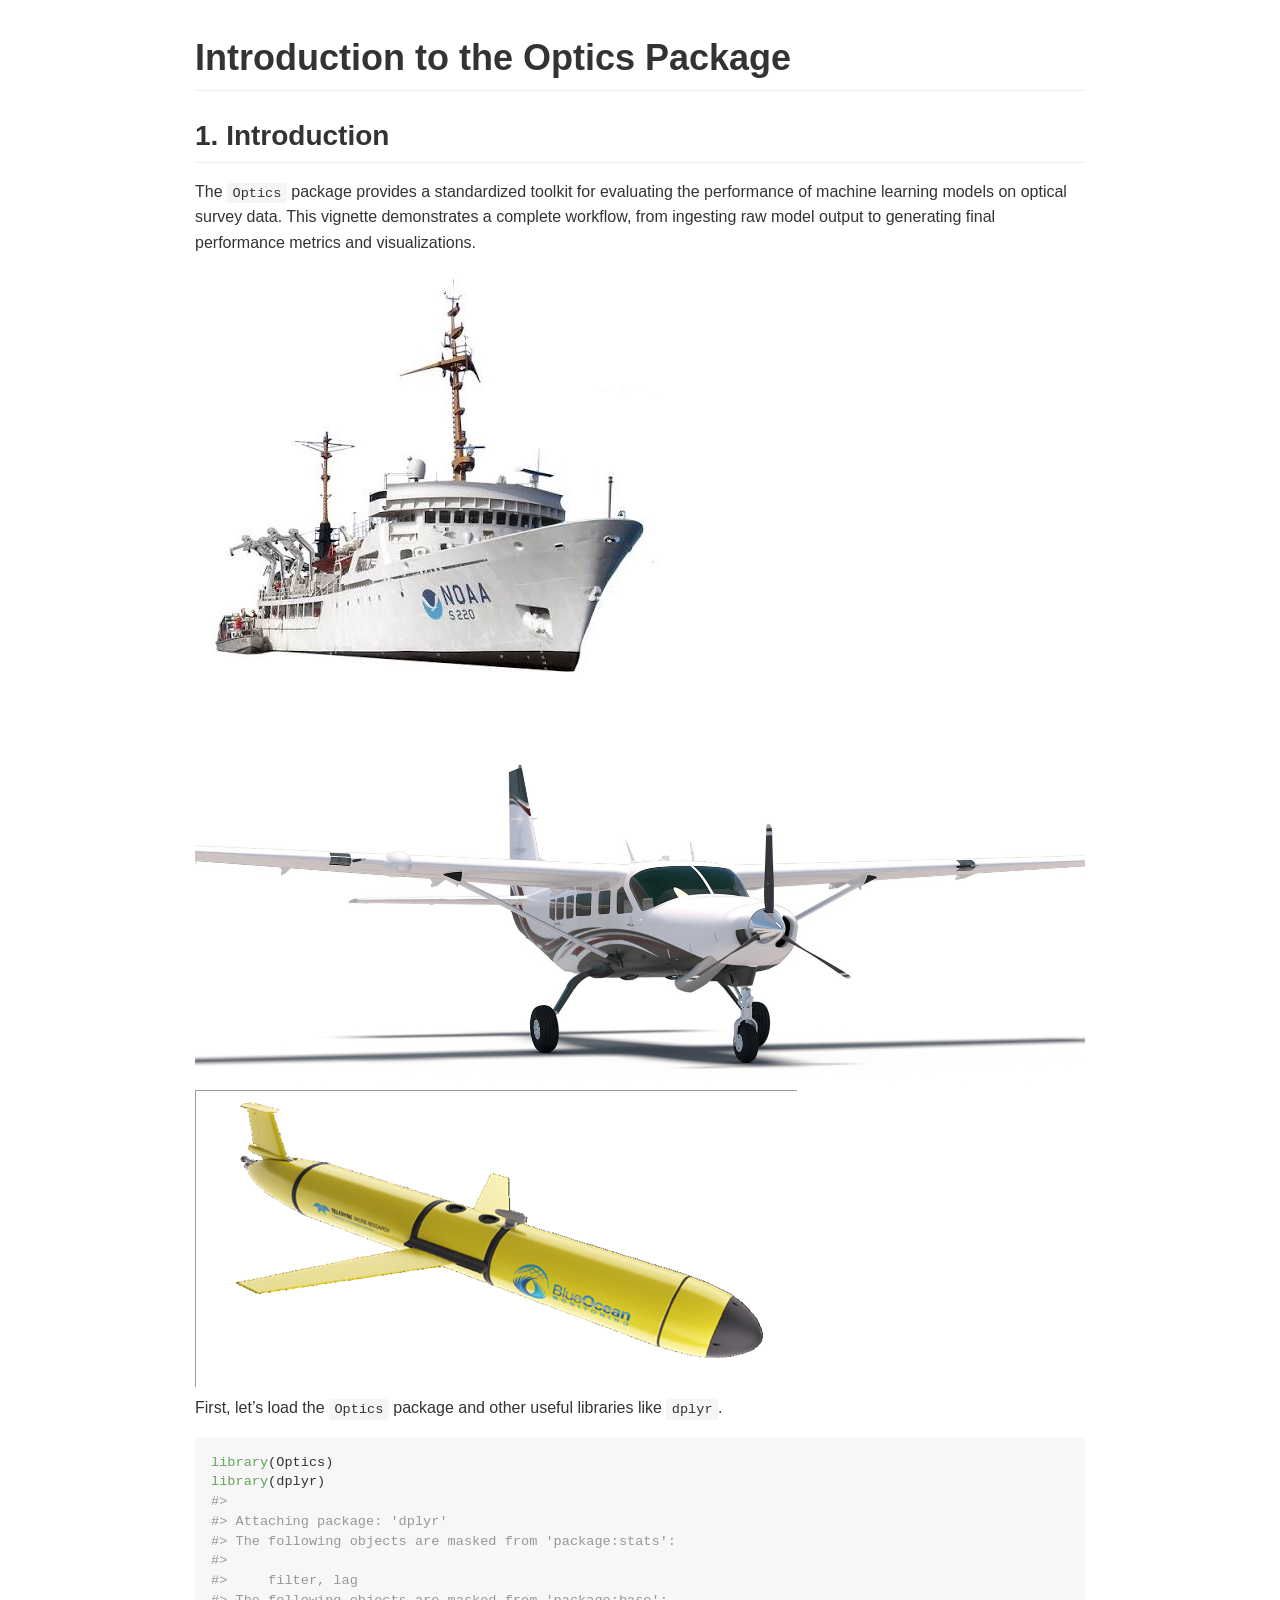
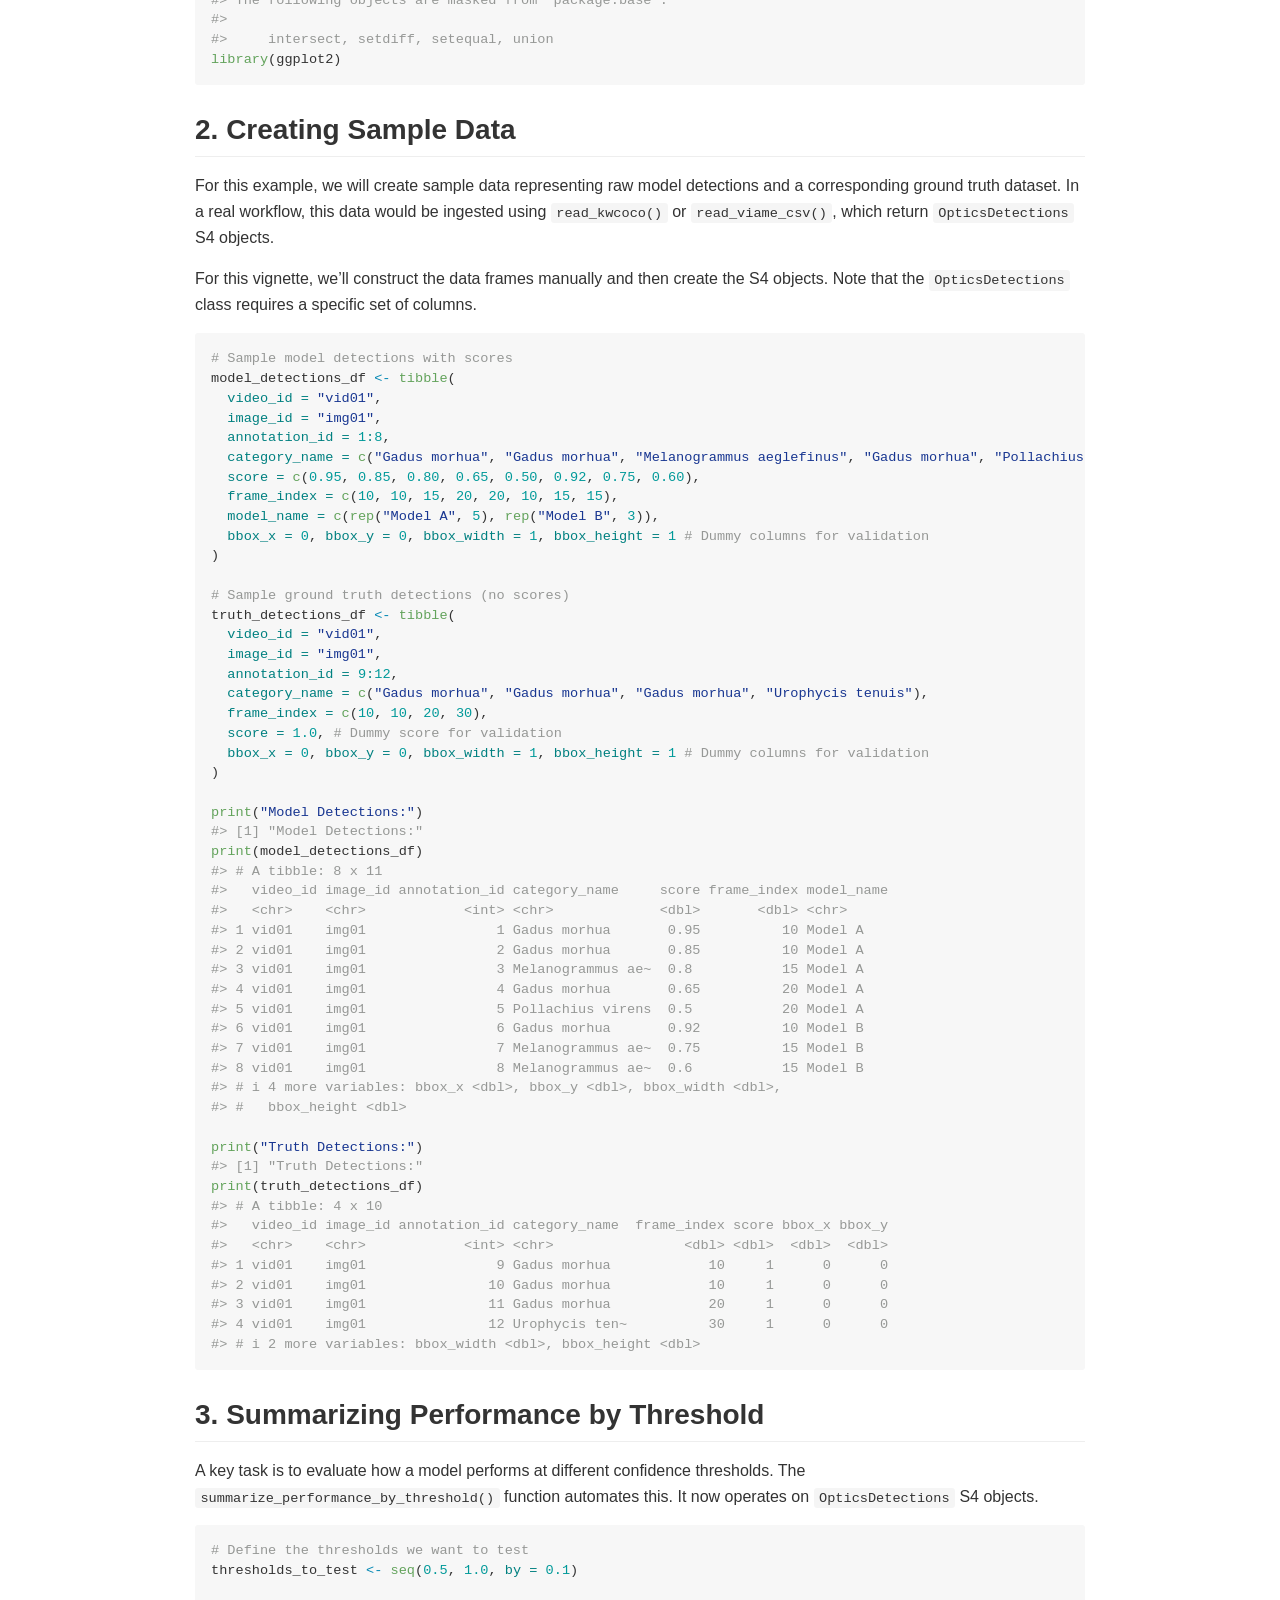
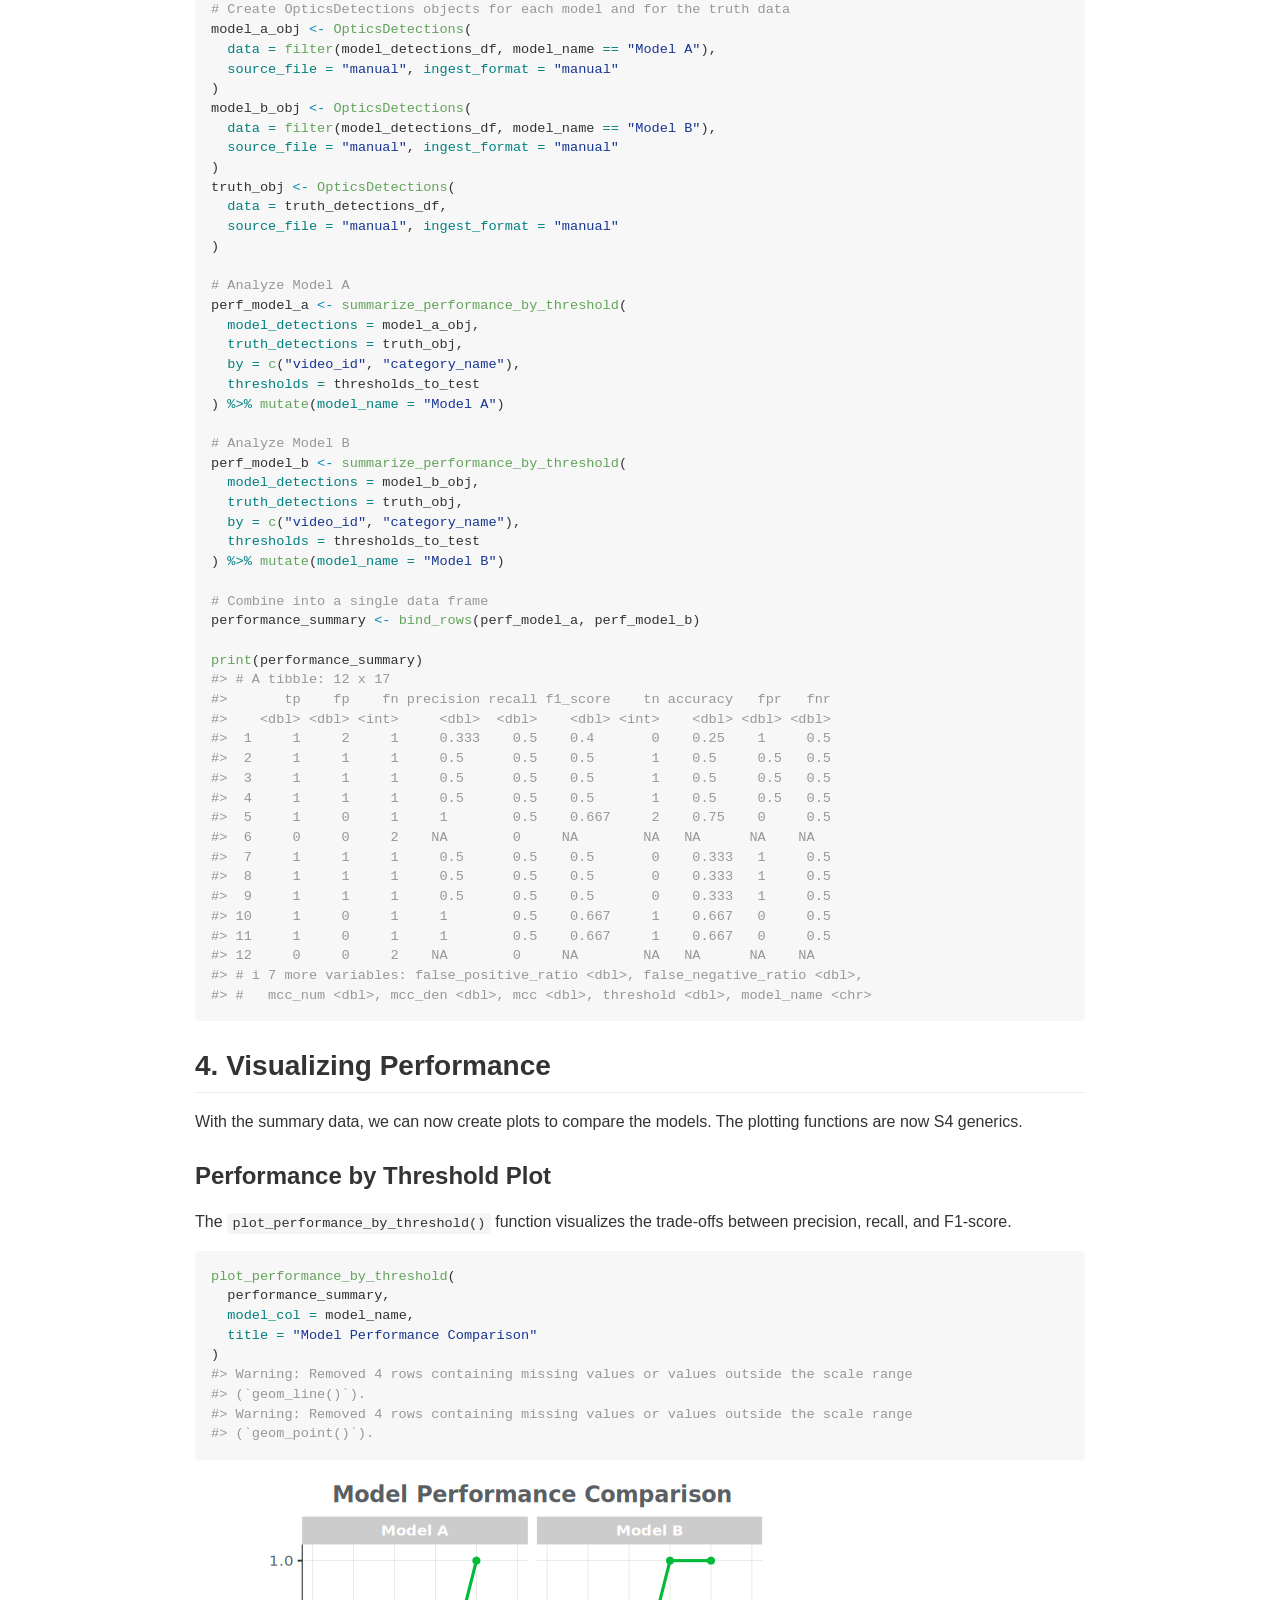
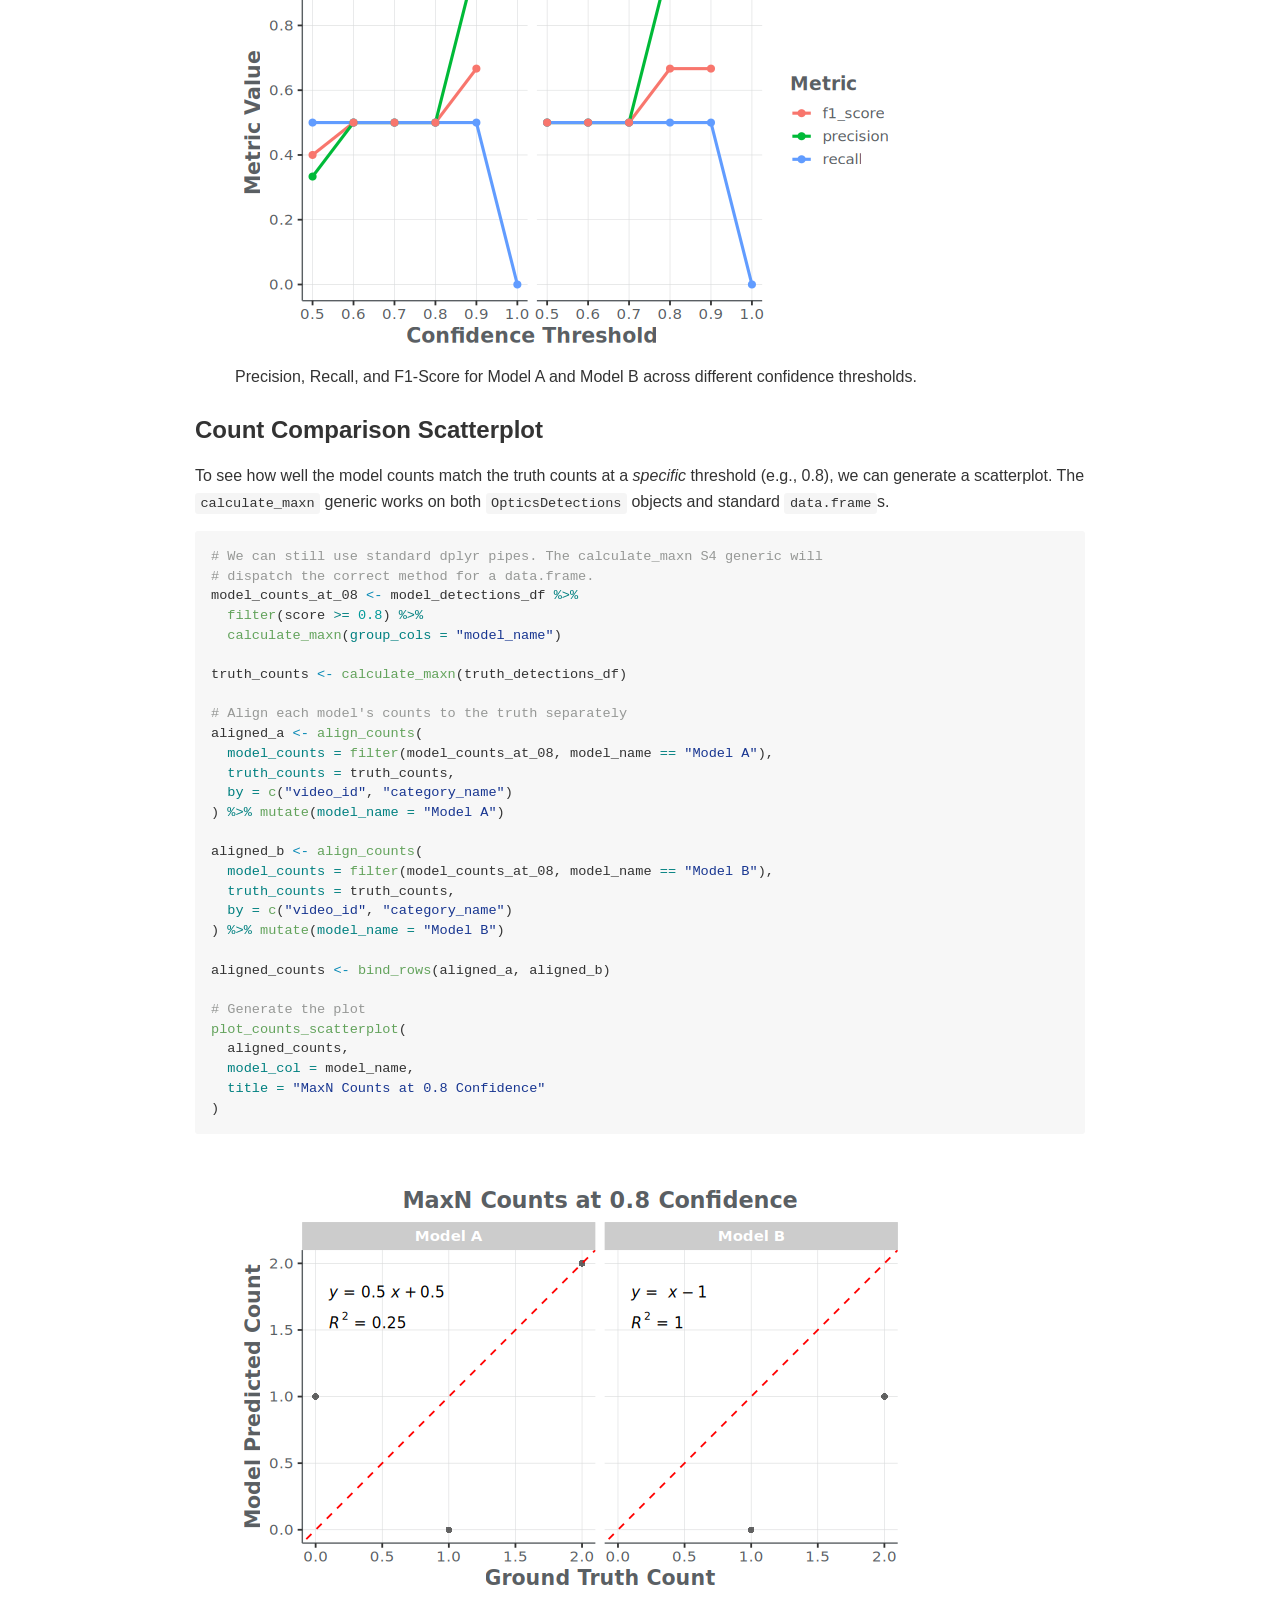
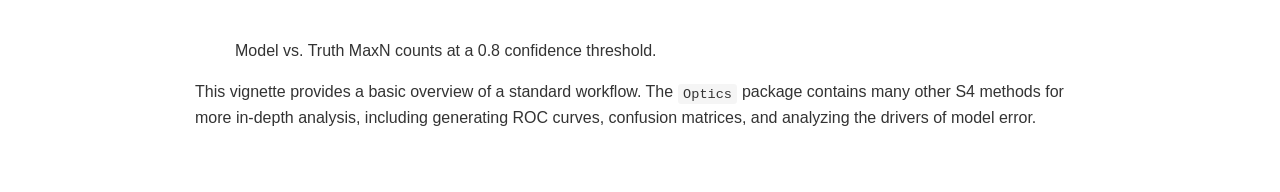
==== Optics/index.html @ 31e91683 "site update" ====
<!DOCTYPE html>

<html xmlns="http://www.w3.org/1999/xhtml">

<head>

<meta charset="utf-8">
<meta http-equiv="Content-Type" content="text/html; charset=utf-8" />
<meta name="generator" content="pandoc" />
<meta name="viewport" content="width=device-width, initial-scale=1">

<style type="text/css">
@font-face {
font-family: octicons-link;
src: url([data-uri]) format('woff');
}
body {
-webkit-text-size-adjust: 100%;
text-size-adjust: 100%;
color: #333;
font-family: "Helvetica Neue", Helvetica, "Segoe UI", Arial, freesans, sans-serif, "Apple Color Emoji", "Segoe UI Emoji", "Segoe UI Symbol";
font-size: 16px;
line-height: 1.6;
word-wrap: break-word;
}
a {
background-color: transparent;
}
a:active,
a:hover {
outline: 0;
}
strong {
font-weight: bold;
}
h1 {
font-size: 2em;
margin: 0.67em 0;
}
img {
border: 0;
}
hr {
box-sizing: content-box;
height: 0;
}
pre {
overflow: auto;
}
code,
kbd,
pre {
font-family: monospace, monospace;
font-size: 1em;
}
input {
color: inherit;
font: inherit;
margin: 0;
}
html input[disabled] {
cursor: default;
}
input {
line-height: normal;
}
input[type="checkbox"] {
box-sizing: border-box;
padding: 0;
}
table {
border-collapse: collapse;
border-spacing: 0;
}
td,
th {
padding: 0;
}
* {
box-sizing: border-box;
}
input {
font: 13px / 1.4 Helvetica, arial, nimbussansl, liberationsans, freesans, clean, sans-serif, "Apple Color Emoji", "Segoe UI Emoji", "Segoe UI Symbol";
}
a {
color: #4078c0;
text-decoration: none;
}
a:hover,
a:active {
text-decoration: underline;
}
hr {
height: 0;
margin: 15px 0;
overflow: hidden;
background: transparent;
border: 0;
border-bottom: 1px solid #ddd;
}
hr:before {
display: table;
content: "";
}
hr:after {
display: table;
clear: both;
content: "";
}
h1,
h2,
h3,
h4,
h5,
h6 {
margin-top: 15px;
margin-bottom: 15px;
line-height: 1.1;
}
h1 {
font-size: 30px;
}
h2 {
font-size: 21px;
}
h3 {
font-size: 16px;
}
h4 {
font-size: 14px;
}
h5 {
font-size: 12px;
}
h6 {
font-size: 11px;
}
blockquote {
margin: 0;
}
ul,
ol {
padding: 0;
margin-top: 0;
margin-bottom: 0;
}
ol ol,
ul ol {
list-style-type: lower-roman;
}
ul ul ol,
ul ol ol,
ol ul ol,
ol ol ol {
list-style-type: lower-alpha;
}
dd {
margin-left: 0;
}
code {
font-family: Consolas, "Liberation Mono", Menlo, Courier, monospace;
font-size: 12px;
}
pre {
margin-top: 0;
margin-bottom: 0;
font: 12px Consolas, "Liberation Mono", Menlo, Courier, monospace;
}
.select::-ms-expand {
opacity: 0;
}
.octicon {
font: normal normal normal 16px/1 octicons-link;
display: inline-block;
text-decoration: none;
text-rendering: auto;
-webkit-font-smoothing: antialiased;
-moz-osx-font-smoothing: grayscale;
-webkit-user-select: none;
-moz-user-select: none;
-ms-user-select: none;
user-select: none;
}
.octicon-link:before {
content: '\f05c';
}
.markdown-body:before {
display: table;
content: "";
}
.markdown-body:after {
display: table;
clear: both;
content: "";
}
.markdown-body>*:first-child {
margin-top: 0 !important;
}
.markdown-body>*:last-child {
margin-bottom: 0 !important;
}
a:not([href]) {
color: inherit;
text-decoration: none;
}
.anchor {
display: inline-block;
padding-right: 2px;
margin-left: -18px;
}
.anchor:focus {
outline: none;
}
h1,
h2,
h3,
h4,
h5,
h6 {
margin-top: 1em;
margin-bottom: 16px;
font-weight: bold;
line-height: 1.4;
}
h1 .octicon-link,
h2 .octicon-link,
h3 .octicon-link,
h4 .octicon-link,
h5 .octicon-link,
h6 .octicon-link {
color: #000;
vertical-align: middle;
visibility: hidden;
}
h1:hover .anchor,
h2:hover .anchor,
h3:hover .anchor,
h4:hover .anchor,
h5:hover .anchor,
h6:hover .anchor {
text-decoration: none;
}
h1:hover .anchor .octicon-link,
h2:hover .anchor .octicon-link,
h3:hover .anchor .octicon-link,
h4:hover .anchor .octicon-link,
h5:hover .anchor .octicon-link,
h6:hover .anchor .octicon-link {
visibility: visible;
}
h1 {
padding-bottom: 0.3em;
font-size: 2.25em;
line-height: 1.2;
border-bottom: 1px solid #eee;
}
h1 .anchor {
line-height: 1;
}
h2 {
padding-bottom: 0.3em;
font-size: 1.75em;
line-height: 1.225;
border-bottom: 1px solid #eee;
}
h2 .anchor {
line-height: 1;
}
h3 {
font-size: 1.5em;
line-height: 1.43;
}
h3 .anchor {
line-height: 1.2;
}
h4 {
font-size: 1.25em;
}
h4 .anchor {
line-height: 1.2;
}
h5 {
font-size: 1em;
}
h5 .anchor {
line-height: 1.1;
}
h6 {
font-size: 1em;
color: #777;
}
h6 .anchor {
line-height: 1.1;
}
p,
blockquote,
ul,
ol,
dl,
table,
pre {
margin-top: 0;
margin-bottom: 16px;
}
hr {
height: 4px;
padding: 0;
margin: 16px 0;
background-color: #e7e7e7;
border: 0 none;
}
ul,
ol {
padding-left: 2em;
}
ul ul,
ul ol,
ol ol,
ol ul {
margin-top: 0;
margin-bottom: 0;
}
li>p {
margin-top: 16px;
}
dl {
padding: 0;
}
dl dt {
padding: 0;
margin-top: 16px;
font-size: 1em;
font-style: italic;
font-weight: bold;
}
dl dd {
padding: 0 16px;
margin-bottom: 16px;
}
blockquote {
padding: 0 15px;
color: #777;
border-left: 4px solid #ddd;
}
blockquote>:first-child {
margin-top: 0;
}
blockquote>:last-child {
margin-bottom: 0;
}
table {
display: block;
width: 100%;
overflow: auto;
word-break: normal;
word-break: keep-all;
}
table th {
font-weight: bold;
}
table th,
table td {
padding: 6px 13px;
border: 1px solid #ddd;
}
table tr {
background-color: #fff;
border-top: 1px solid #ccc;
}
table tr:nth-child(2n) {
background-color: #f8f8f8;
}
img {
max-width: 100%;
box-sizing: content-box;
background-color: #fff;
}
code {
padding: 0;
padding-top: 0.2em;
padding-bottom: 0.2em;
margin: 0;
font-size: 85%;
background-color: rgba(0,0,0,0.04);
border-radius: 3px;
}
code:before,
code:after {
letter-spacing: -0.2em;
content: "\00a0";
}
pre>code {
padding: 0;
margin: 0;
font-size: 100%;
word-break: normal;
white-space: pre;
background: transparent;
border: 0;
}
.highlight {
margin-bottom: 16px;
}
.highlight pre,
pre {
padding: 16px;
overflow: auto;
font-size: 85%;
line-height: 1.45;
background-color: #f7f7f7;
border-radius: 3px;
}
.highlight pre {
margin-bottom: 0;
word-break: normal;
}
pre {
word-wrap: normal;
}
pre code {
display: inline;
max-width: initial;
padding: 0;
margin: 0;
overflow: initial;
line-height: inherit;
word-wrap: normal;
background-color: transparent;
border: 0;
}
pre code:before,
pre code:after {
content: normal;
}
kbd {
display: inline-block;
padding: 3px 5px;
font-size: 11px;
line-height: 10px;
color: #555;
vertical-align: middle;
background-color: #fcfcfc;
border: solid 1px #ccc;
border-bottom-color: #bbb;
border-radius: 3px;
box-shadow: inset 0 -1px 0 #bbb;
}
.pl-c {
color: #969896;
}
.pl-c1,
.pl-s .pl-v {
color: #0086b3;
}
.pl-e,
.pl-en {
color: #795da3;
}
.pl-s .pl-s1,
.pl-smi {
color: #333;
}
.pl-ent {
color: #63a35c;
}
.pl-k {
color: #a71d5d;
}
.pl-pds,
.pl-s,
.pl-s .pl-pse .pl-s1,
.pl-sr,
.pl-sr .pl-cce,
.pl-sr .pl-sra,
.pl-sr .pl-sre {
color: #183691;
}
.pl-v {
color: #ed6a43;
}
.pl-id {
color: #b52a1d;
}
.pl-ii {
background-color: #b52a1d;
color: #f8f8f8;
}
.pl-sr .pl-cce {
color: #63a35c;
font-weight: bold;
}
.pl-ml {
color: #693a17;
}
.pl-mh,
.pl-mh .pl-en,
.pl-ms {
color: #1d3e81;
font-weight: bold;
}
.pl-mq {
color: #008080;
}
.pl-mi {
color: #333;
font-style: italic;
}
.pl-mb {
color: #333;
font-weight: bold;
}
.pl-md {
background-color: #ffecec;
color: #bd2c00;
}
.pl-mi1 {
background-color: #eaffea;
color: #55a532;
}
.pl-mdr {
color: #795da3;
font-weight: bold;
}
.pl-mo {
color: #1d3e81;
}
kbd {
display: inline-block;
padding: 3px 5px;
font: 11px Consolas, "Liberation Mono", Menlo, Courier, monospace;
line-height: 10px;
color: #555;
vertical-align: middle;
background-color: #fcfcfc;
border: solid 1px #ccc;
border-bottom-color: #bbb;
border-radius: 3px;
box-shadow: inset 0 -1px 0 #bbb;
}
.task-list-item {
list-style-type: none;
}
.task-list-item+.task-list-item {
margin-top: 3px;
}
.task-list-item input {
margin: 0 0.35em 0.25em -1.6em;
vertical-align: middle;
}
:checked+.radio-label {
z-index: 1;
position: relative;
border-color: #4078c0;
}
.sourceLine {
display: inline-block;
}
code .kw { color: #000000; }
code .dt { color: #ed6a43; }
code .dv { color: #009999; }
code .bn { color: #009999; }
code .fl { color: #009999; }
code .ch { color: #009999; }
code .st { color: #183691; }
code .co { color: #969896; }
code .ot { color: #0086b3; }
code .al { color: #a61717; }
code .fu { color: #63a35c; }
code .er { color: #a61717; background-color: #e3d2d2; }
code .wa { color: #000000; }
code .cn { color: #008080; }
code .sc { color: #008080; }
code .vs { color: #183691; }
code .ss { color: #183691; }
code .im { color: #000000; }
code .va {color: #008080; }
code .cf { color: #000000; }
code .op { color: #000000; }
code .bu { color: #000000; }
code .ex { color: #000000; }
code .pp { color: #999999; }
code .at { color: #008080; }
code .do { color: #969896; }
code .an { color: #008080; }
code .cv { color: #008080; }
code .in { color: #008080; }
</style>
<style>
body {
box-sizing: border-box;
min-width: 200px;
max-width: 980px;
margin: 0 auto;
padding: 45px;
padding-top: 0px;
}
</style>


</head>

<body>

<h1 id="introduction-to-the-optics-package">Introduction to the Optics
Package</h1>
<h2 id="id_1-introduction">1. Introduction</h2>
<p>The <code>Optics</code> package provides a standardized toolkit for
evaluating the performance of machine learning models on optical survey
data. This vignette demonstrates a complete workflow, from ingesting raw
model output to generating final performance metrics and
visualizations.</p>
<div class="vehicle-icons">

<img role="img" aria-label="NOAA Research Vessel" src="[data-uri]" alt="NOAA Research Vessel" class="platform-icon boat" />
<img role="img" aria-label="Small Propeller Plane" src="[data-uri]" alt="Small Propeller Plane" class="platform-icon plane" />
<img role="img" aria-label="Autonomous Underwater Vehicle" src="[data-uri]" alt="Autonomous Underwater Vehicle" class="platform-icon auv" />

</div>

<p>First, let’s load the <code>Optics</code> package and other useful
libraries like <code>dplyr</code>.</p>
<div class="sourceCode" id="cb1"><pre class="sourceCode r"><code class="sourceCode r"><span id="cb1-1"><a href="#cb1-1" tabindex="-1"></a><span class="fu">library</span>(Optics)</span>
<span id="cb1-2"><a href="#cb1-2" tabindex="-1"></a><span class="fu">library</span>(dplyr)</span>
<span id="cb1-3"><a href="#cb1-3" tabindex="-1"></a><span class="co">#&gt; </span></span>
<span id="cb1-4"><a href="#cb1-4" tabindex="-1"></a><span class="co">#&gt; Attaching package: &#39;dplyr&#39;</span></span>
<span id="cb1-5"><a href="#cb1-5" tabindex="-1"></a><span class="co">#&gt; The following objects are masked from &#39;package:stats&#39;:</span></span>
<span id="cb1-6"><a href="#cb1-6" tabindex="-1"></a><span class="co">#&gt; </span></span>
<span id="cb1-7"><a href="#cb1-7" tabindex="-1"></a><span class="co">#&gt;     filter, lag</span></span>
<span id="cb1-8"><a href="#cb1-8" tabindex="-1"></a><span class="co">#&gt; The following objects are masked from &#39;package:base&#39;:</span></span>
<span id="cb1-9"><a href="#cb1-9" tabindex="-1"></a><span class="co">#&gt; </span></span>
<span id="cb1-10"><a href="#cb1-10" tabindex="-1"></a><span class="co">#&gt;     intersect, setdiff, setequal, union</span></span>
<span id="cb1-11"><a href="#cb1-11" tabindex="-1"></a><span class="fu">library</span>(ggplot2)</span></code></pre></div>
<h2 id="id_2-creating-sample-data">2. Creating Sample Data</h2>
<p>For this example, we will create sample data representing raw model
detections and a corresponding ground truth dataset. In a real workflow,
this data would be ingested using <code>read_kwcoco()</code> or
<code>read_viame_csv()</code>, which return
<code>OpticsDetections</code> S4 objects.</p>
<p>For this vignette, we’ll construct the data frames manually and then
create the S4 objects. Note that the <code>OpticsDetections</code> class
requires a specific set of columns.</p>
<div class="sourceCode" id="cb2"><pre class="sourceCode r"><code class="sourceCode r"><span id="cb2-1"><a href="#cb2-1" tabindex="-1"></a><span class="co"># Sample model detections with scores</span></span>
<span id="cb2-2"><a href="#cb2-2" tabindex="-1"></a>model_detections_df <span class="ot">&lt;-</span> <span class="fu">tibble</span>(</span>
<span id="cb2-3"><a href="#cb2-3" tabindex="-1"></a>  <span class="at">video_id =</span> <span class="st">&quot;vid01&quot;</span>,</span>
<span id="cb2-4"><a href="#cb2-4" tabindex="-1"></a>  <span class="at">image_id =</span> <span class="st">&quot;img01&quot;</span>,</span>
<span id="cb2-5"><a href="#cb2-5" tabindex="-1"></a>  <span class="at">annotation_id =</span> <span class="dv">1</span><span class="sc">:</span><span class="dv">8</span>,</span>
<span id="cb2-6"><a href="#cb2-6" tabindex="-1"></a>  <span class="at">category_name =</span> <span class="fu">c</span>(<span class="st">&quot;Gadus morhua&quot;</span>, <span class="st">&quot;Gadus morhua&quot;</span>, <span class="st">&quot;Melanogrammus aeglefinus&quot;</span>, <span class="st">&quot;Gadus morhua&quot;</span>, <span class="st">&quot;Pollachius virens&quot;</span>, <span class="st">&quot;Gadus morhua&quot;</span>, <span class="st">&quot;Melanogrammus aeglefinus&quot;</span>, <span class="st">&quot;Melanogrammus aeglefinus&quot;</span>),</span>
<span id="cb2-7"><a href="#cb2-7" tabindex="-1"></a>  <span class="at">score =</span> <span class="fu">c</span>(<span class="fl">0.95</span>, <span class="fl">0.85</span>, <span class="fl">0.80</span>, <span class="fl">0.65</span>, <span class="fl">0.50</span>, <span class="fl">0.92</span>, <span class="fl">0.75</span>, <span class="fl">0.60</span>),</span>
<span id="cb2-8"><a href="#cb2-8" tabindex="-1"></a>  <span class="at">frame_index =</span> <span class="fu">c</span>(<span class="dv">10</span>, <span class="dv">10</span>, <span class="dv">15</span>, <span class="dv">20</span>, <span class="dv">20</span>, <span class="dv">10</span>, <span class="dv">15</span>, <span class="dv">15</span>),</span>
<span id="cb2-9"><a href="#cb2-9" tabindex="-1"></a>  <span class="at">model_name =</span> <span class="fu">c</span>(<span class="fu">rep</span>(<span class="st">&quot;Model A&quot;</span>, <span class="dv">5</span>), <span class="fu">rep</span>(<span class="st">&quot;Model B&quot;</span>, <span class="dv">3</span>)),</span>
<span id="cb2-10"><a href="#cb2-10" tabindex="-1"></a>  <span class="at">bbox_x =</span> <span class="dv">0</span>, <span class="at">bbox_y =</span> <span class="dv">0</span>, <span class="at">bbox_width =</span> <span class="dv">1</span>, <span class="at">bbox_height =</span> <span class="dv">1</span> <span class="co"># Dummy columns for validation</span></span>
<span id="cb2-11"><a href="#cb2-11" tabindex="-1"></a>)</span>
<span id="cb2-12"><a href="#cb2-12" tabindex="-1"></a></span>
<span id="cb2-13"><a href="#cb2-13" tabindex="-1"></a><span class="co"># Sample ground truth detections (no scores)</span></span>
<span id="cb2-14"><a href="#cb2-14" tabindex="-1"></a>truth_detections_df <span class="ot">&lt;-</span> <span class="fu">tibble</span>(</span>
<span id="cb2-15"><a href="#cb2-15" tabindex="-1"></a>  <span class="at">video_id =</span> <span class="st">&quot;vid01&quot;</span>,</span>
<span id="cb2-16"><a href="#cb2-16" tabindex="-1"></a>  <span class="at">image_id =</span> <span class="st">&quot;img01&quot;</span>,</span>
<span id="cb2-17"><a href="#cb2-17" tabindex="-1"></a>  <span class="at">annotation_id =</span> <span class="dv">9</span><span class="sc">:</span><span class="dv">12</span>,</span>
<span id="cb2-18"><a href="#cb2-18" tabindex="-1"></a>  <span class="at">category_name =</span> <span class="fu">c</span>(<span class="st">&quot;Gadus morhua&quot;</span>, <span class="st">&quot;Gadus morhua&quot;</span>, <span class="st">&quot;Gadus morhua&quot;</span>, <span class="st">&quot;Urophycis tenuis&quot;</span>),</span>
<span id="cb2-19"><a href="#cb2-19" tabindex="-1"></a>  <span class="at">frame_index =</span> <span class="fu">c</span>(<span class="dv">10</span>, <span class="dv">10</span>, <span class="dv">20</span>, <span class="dv">30</span>),</span>
<span id="cb2-20"><a href="#cb2-20" tabindex="-1"></a>  <span class="at">score =</span> <span class="fl">1.0</span>, <span class="co"># Dummy score for validation</span></span>
<span id="cb2-21"><a href="#cb2-21" tabindex="-1"></a>  <span class="at">bbox_x =</span> <span class="dv">0</span>, <span class="at">bbox_y =</span> <span class="dv">0</span>, <span class="at">bbox_width =</span> <span class="dv">1</span>, <span class="at">bbox_height =</span> <span class="dv">1</span> <span class="co"># Dummy columns for validation</span></span>
<span id="cb2-22"><a href="#cb2-22" tabindex="-1"></a>)</span>
<span id="cb2-23"><a href="#cb2-23" tabindex="-1"></a></span>
<span id="cb2-24"><a href="#cb2-24" tabindex="-1"></a><span class="fu">print</span>(<span class="st">&quot;Model Detections:&quot;</span>)</span>
<span id="cb2-25"><a href="#cb2-25" tabindex="-1"></a><span class="co">#&gt; [1] &quot;Model Detections:&quot;</span></span>
<span id="cb2-26"><a href="#cb2-26" tabindex="-1"></a><span class="fu">print</span>(model_detections_df)</span>
<span id="cb2-27"><a href="#cb2-27" tabindex="-1"></a><span class="co">#&gt; # A tibble: 8 x 11</span></span>
<span id="cb2-28"><a href="#cb2-28" tabindex="-1"></a><span class="co">#&gt;   video_id image_id annotation_id category_name     score frame_index model_name</span></span>
<span id="cb2-29"><a href="#cb2-29" tabindex="-1"></a><span class="co">#&gt;   &lt;chr&gt;    &lt;chr&gt;            &lt;int&gt; &lt;chr&gt;             &lt;dbl&gt;       &lt;dbl&gt; &lt;chr&gt;     </span></span>
<span id="cb2-30"><a href="#cb2-30" tabindex="-1"></a><span class="co">#&gt; 1 vid01    img01                1 Gadus morhua       0.95          10 Model A   </span></span>
<span id="cb2-31"><a href="#cb2-31" tabindex="-1"></a><span class="co">#&gt; 2 vid01    img01                2 Gadus morhua       0.85          10 Model A   </span></span>
<span id="cb2-32"><a href="#cb2-32" tabindex="-1"></a><span class="co">#&gt; 3 vid01    img01                3 Melanogrammus ae~  0.8           15 Model A   </span></span>
<span id="cb2-33"><a href="#cb2-33" tabindex="-1"></a><span class="co">#&gt; 4 vid01    img01                4 Gadus morhua       0.65          20 Model A   </span></span>
<span id="cb2-34"><a href="#cb2-34" tabindex="-1"></a><span class="co">#&gt; 5 vid01    img01                5 Pollachius virens  0.5           20 Model A   </span></span>
<span id="cb2-35"><a href="#cb2-35" tabindex="-1"></a><span class="co">#&gt; 6 vid01    img01                6 Gadus morhua       0.92          10 Model B   </span></span>
<span id="cb2-36"><a href="#cb2-36" tabindex="-1"></a><span class="co">#&gt; 7 vid01    img01                7 Melanogrammus ae~  0.75          15 Model B   </span></span>
<span id="cb2-37"><a href="#cb2-37" tabindex="-1"></a><span class="co">#&gt; 8 vid01    img01                8 Melanogrammus ae~  0.6           15 Model B   </span></span>
<span id="cb2-38"><a href="#cb2-38" tabindex="-1"></a><span class="co">#&gt; # i 4 more variables: bbox_x &lt;dbl&gt;, bbox_y &lt;dbl&gt;, bbox_width &lt;dbl&gt;,</span></span>
<span id="cb2-39"><a href="#cb2-39" tabindex="-1"></a><span class="co">#&gt; #   bbox_height &lt;dbl&gt;</span></span>
<span id="cb2-40"><a href="#cb2-40" tabindex="-1"></a></span>
<span id="cb2-41"><a href="#cb2-41" tabindex="-1"></a><span class="fu">print</span>(<span class="st">&quot;Truth Detections:&quot;</span>)</span>
<span id="cb2-42"><a href="#cb2-42" tabindex="-1"></a><span class="co">#&gt; [1] &quot;Truth Detections:&quot;</span></span>
<span id="cb2-43"><a href="#cb2-43" tabindex="-1"></a><span class="fu">print</span>(truth_detections_df)</span>
<span id="cb2-44"><a href="#cb2-44" tabindex="-1"></a><span class="co">#&gt; # A tibble: 4 x 10</span></span>
<span id="cb2-45"><a href="#cb2-45" tabindex="-1"></a><span class="co">#&gt;   video_id image_id annotation_id category_name  frame_index score bbox_x bbox_y</span></span>
<span id="cb2-46"><a href="#cb2-46" tabindex="-1"></a><span class="co">#&gt;   &lt;chr&gt;    &lt;chr&gt;            &lt;int&gt; &lt;chr&gt;                &lt;dbl&gt; &lt;dbl&gt;  &lt;dbl&gt;  &lt;dbl&gt;</span></span>
<span id="cb2-47"><a href="#cb2-47" tabindex="-1"></a><span class="co">#&gt; 1 vid01    img01                9 Gadus morhua            10     1      0      0</span></span>
<span id="cb2-48"><a href="#cb2-48" tabindex="-1"></a><span class="co">#&gt; 2 vid01    img01               10 Gadus morhua            10     1      0      0</span></span>
<span id="cb2-49"><a href="#cb2-49" tabindex="-1"></a><span class="co">#&gt; 3 vid01    img01               11 Gadus morhua            20     1      0      0</span></span>
<span id="cb2-50"><a href="#cb2-50" tabindex="-1"></a><span class="co">#&gt; 4 vid01    img01               12 Urophycis ten~          30     1      0      0</span></span>
<span id="cb2-51"><a href="#cb2-51" tabindex="-1"></a><span class="co">#&gt; # i 2 more variables: bbox_width &lt;dbl&gt;, bbox_height &lt;dbl&gt;</span></span></code></pre></div>
<h2 id="id_3-summarizing-performance-by-threshold">3. Summarizing
Performance by Threshold</h2>
<p>A key task is to evaluate how a model performs at different
confidence thresholds. The
<code>summarize_performance_by_threshold()</code> function automates
this. It now operates on <code>OpticsDetections</code> S4 objects.</p>
<div class="sourceCode" id="cb3"><pre class="sourceCode r"><code class="sourceCode r"><span id="cb3-1"><a href="#cb3-1" tabindex="-1"></a><span class="co"># Define the thresholds we want to test</span></span>
<span id="cb3-2"><a href="#cb3-2" tabindex="-1"></a>thresholds_to_test <span class="ot">&lt;-</span> <span class="fu">seq</span>(<span class="fl">0.5</span>, <span class="fl">1.0</span>, <span class="at">by =</span> <span class="fl">0.1</span>)</span>
<span id="cb3-3"><a href="#cb3-3" tabindex="-1"></a></span>
<span id="cb3-4"><a href="#cb3-4" tabindex="-1"></a><span class="co"># Create OpticsDetections objects for each model and for the truth data</span></span>
<span id="cb3-5"><a href="#cb3-5" tabindex="-1"></a>model_a_obj <span class="ot">&lt;-</span> <span class="fu">OpticsDetections</span>(</span>
<span id="cb3-6"><a href="#cb3-6" tabindex="-1"></a>  <span class="at">data =</span> <span class="fu">filter</span>(model_detections_df, model_name <span class="sc">==</span> <span class="st">&quot;Model A&quot;</span>),</span>
<span id="cb3-7"><a href="#cb3-7" tabindex="-1"></a>  <span class="at">source_file =</span> <span class="st">&quot;manual&quot;</span>, <span class="at">ingest_format =</span> <span class="st">&quot;manual&quot;</span></span>
<span id="cb3-8"><a href="#cb3-8" tabindex="-1"></a>)</span>
<span id="cb3-9"><a href="#cb3-9" tabindex="-1"></a>model_b_obj <span class="ot">&lt;-</span> <span class="fu">OpticsDetections</span>(</span>
<span id="cb3-10"><a href="#cb3-10" tabindex="-1"></a>  <span class="at">data =</span> <span class="fu">filter</span>(model_detections_df, model_name <span class="sc">==</span> <span class="st">&quot;Model B&quot;</span>),</span>
<span id="cb3-11"><a href="#cb3-11" tabindex="-1"></a>  <span class="at">source_file =</span> <span class="st">&quot;manual&quot;</span>, <span class="at">ingest_format =</span> <span class="st">&quot;manual&quot;</span></span>
<span id="cb3-12"><a href="#cb3-12" tabindex="-1"></a>)</span>
<span id="cb3-13"><a href="#cb3-13" tabindex="-1"></a>truth_obj <span class="ot">&lt;-</span> <span class="fu">OpticsDetections</span>(</span>
<span id="cb3-14"><a href="#cb3-14" tabindex="-1"></a>  <span class="at">data =</span> truth_detections_df,</span>
<span id="cb3-15"><a href="#cb3-15" tabindex="-1"></a>  <span class="at">source_file =</span> <span class="st">&quot;manual&quot;</span>, <span class="at">ingest_format =</span> <span class="st">&quot;manual&quot;</span></span>
<span id="cb3-16"><a href="#cb3-16" tabindex="-1"></a>)</span>
<span id="cb3-17"><a href="#cb3-17" tabindex="-1"></a></span>
<span id="cb3-18"><a href="#cb3-18" tabindex="-1"></a><span class="co"># Analyze Model A</span></span>
<span id="cb3-19"><a href="#cb3-19" tabindex="-1"></a>perf_model_a <span class="ot">&lt;-</span> <span class="fu">summarize_performance_by_threshold</span>(</span>
<span id="cb3-20"><a href="#cb3-20" tabindex="-1"></a>  <span class="at">model_detections =</span> model_a_obj,</span>
<span id="cb3-21"><a href="#cb3-21" tabindex="-1"></a>  <span class="at">truth_detections =</span> truth_obj,</span>
<span id="cb3-22"><a href="#cb3-22" tabindex="-1"></a>  <span class="at">by =</span> <span class="fu">c</span>(<span class="st">&quot;video_id&quot;</span>, <span class="st">&quot;category_name&quot;</span>),</span>
<span id="cb3-23"><a href="#cb3-23" tabindex="-1"></a>  <span class="at">thresholds =</span> thresholds_to_test</span>
<span id="cb3-24"><a href="#cb3-24" tabindex="-1"></a>) <span class="sc">%&gt;%</span> <span class="fu">mutate</span>(<span class="at">model_name =</span> <span class="st">&quot;Model A&quot;</span>)</span>
<span id="cb3-25"><a href="#cb3-25" tabindex="-1"></a></span>
<span id="cb3-26"><a href="#cb3-26" tabindex="-1"></a><span class="co"># Analyze Model B</span></span>
<span id="cb3-27"><a href="#cb3-27" tabindex="-1"></a>perf_model_b <span class="ot">&lt;-</span> <span class="fu">summarize_performance_by_threshold</span>(</span>
<span id="cb3-28"><a href="#cb3-28" tabindex="-1"></a>  <span class="at">model_detections =</span> model_b_obj,</span>
<span id="cb3-29"><a href="#cb3-29" tabindex="-1"></a>  <span class="at">truth_detections =</span> truth_obj,</span>
<span id="cb3-30"><a href="#cb3-30" tabindex="-1"></a>  <span class="at">by =</span> <span class="fu">c</span>(<span class="st">&quot;video_id&quot;</span>, <span class="st">&quot;category_name&quot;</span>),</span>
<span id="cb3-31"><a href="#cb3-31" tabindex="-1"></a>  <span class="at">thresholds =</span> thresholds_to_test</span>
<span id="cb3-32"><a href="#cb3-32" tabindex="-1"></a>) <span class="sc">%&gt;%</span> <span class="fu">mutate</span>(<span class="at">model_name =</span> <span class="st">&quot;Model B&quot;</span>)</span>
<span id="cb3-33"><a href="#cb3-33" tabindex="-1"></a></span>
<span id="cb3-34"><a href="#cb3-34" tabindex="-1"></a><span class="co"># Combine into a single data frame</span></span>
<span id="cb3-35"><a href="#cb3-35" tabindex="-1"></a>performance_summary <span class="ot">&lt;-</span> <span class="fu">bind_rows</span>(perf_model_a, perf_model_b)</span>
<span id="cb3-36"><a href="#cb3-36" tabindex="-1"></a></span>
<span id="cb3-37"><a href="#cb3-37" tabindex="-1"></a><span class="fu">print</span>(performance_summary)</span>
<span id="cb3-38"><a href="#cb3-38" tabindex="-1"></a><span class="co">#&gt; # A tibble: 12 x 17</span></span>
<span id="cb3-39"><a href="#cb3-39" tabindex="-1"></a><span class="co">#&gt;       tp    fp    fn precision recall f1_score    tn accuracy   fpr   fnr</span></span>
<span id="cb3-40"><a href="#cb3-40" tabindex="-1"></a><span class="co">#&gt;    &lt;dbl&gt; &lt;dbl&gt; &lt;int&gt;     &lt;dbl&gt;  &lt;dbl&gt;    &lt;dbl&gt; &lt;int&gt;    &lt;dbl&gt; &lt;dbl&gt; &lt;dbl&gt;</span></span>
<span id="cb3-41"><a href="#cb3-41" tabindex="-1"></a><span class="co">#&gt;  1     1     2     1     0.333    0.5    0.4       0    0.25    1     0.5</span></span>
<span id="cb3-42"><a href="#cb3-42" tabindex="-1"></a><span class="co">#&gt;  2     1     1     1     0.5      0.5    0.5       1    0.5     0.5   0.5</span></span>
<span id="cb3-43"><a href="#cb3-43" tabindex="-1"></a><span class="co">#&gt;  3     1     1     1     0.5      0.5    0.5       1    0.5     0.5   0.5</span></span>
<span id="cb3-44"><a href="#cb3-44" tabindex="-1"></a><span class="co">#&gt;  4     1     1     1     0.5      0.5    0.5       1    0.5     0.5   0.5</span></span>
<span id="cb3-45"><a href="#cb3-45" tabindex="-1"></a><span class="co">#&gt;  5     1     0     1     1        0.5    0.667     2    0.75    0     0.5</span></span>
<span id="cb3-46"><a href="#cb3-46" tabindex="-1"></a><span class="co">#&gt;  6     0     0     2    NA        0     NA        NA   NA      NA    NA  </span></span>
<span id="cb3-47"><a href="#cb3-47" tabindex="-1"></a><span class="co">#&gt;  7     1     1     1     0.5      0.5    0.5       0    0.333   1     0.5</span></span>
<span id="cb3-48"><a href="#cb3-48" tabindex="-1"></a><span class="co">#&gt;  8     1     1     1     0.5      0.5    0.5       0    0.333   1     0.5</span></span>
<span id="cb3-49"><a href="#cb3-49" tabindex="-1"></a><span class="co">#&gt;  9     1     1     1     0.5      0.5    0.5       0    0.333   1     0.5</span></span>
<span id="cb3-50"><a href="#cb3-50" tabindex="-1"></a><span class="co">#&gt; 10     1     0     1     1        0.5    0.667     1    0.667   0     0.5</span></span>
<span id="cb3-51"><a href="#cb3-51" tabindex="-1"></a><span class="co">#&gt; 11     1     0     1     1        0.5    0.667     1    0.667   0     0.5</span></span>
<span id="cb3-52"><a href="#cb3-52" tabindex="-1"></a><span class="co">#&gt; 12     0     0     2    NA        0     NA        NA   NA      NA    NA  </span></span>
<span id="cb3-53"><a href="#cb3-53" tabindex="-1"></a><span class="co">#&gt; # i 7 more variables: false_positive_ratio &lt;dbl&gt;, false_negative_ratio &lt;dbl&gt;,</span></span>
<span id="cb3-54"><a href="#cb3-54" tabindex="-1"></a><span class="co">#&gt; #   mcc_num &lt;dbl&gt;, mcc_den &lt;dbl&gt;, mcc &lt;dbl&gt;, threshold &lt;dbl&gt;, model_name &lt;chr&gt;</span></span></code></pre></div>
<h2 id="id_4-visualizing-performance">4. Visualizing Performance</h2>
<p>With the summary data, we can now create plots to compare the models.
The plotting functions are now S4 generics.</p>
<h3 id="performance-by-threshold-plot">Performance by Threshold
Plot</h3>
<p>The <code>plot_performance_by_threshold()</code> function visualizes
the trade-offs between precision, recall, and F1-score.</p>
<div class="sourceCode" id="cb4"><pre class="sourceCode r"><code class="sourceCode r"><span id="cb4-1"><a href="#cb4-1" tabindex="-1"></a><span class="fu">plot_performance_by_threshold</span>(</span>
<span id="cb4-2"><a href="#cb4-2" tabindex="-1"></a>  performance_summary,</span>
<span id="cb4-3"><a href="#cb4-3" tabindex="-1"></a>  <span class="at">model_col =</span> model_name,</span>
<span id="cb4-4"><a href="#cb4-4" tabindex="-1"></a>  <span class="at">title =</span> <span class="st">&quot;Model Performance Comparison&quot;</span></span>
<span id="cb4-5"><a href="#cb4-5" tabindex="-1"></a>)</span>
<span id="cb4-6"><a href="#cb4-6" tabindex="-1"></a><span class="co">#&gt; Warning: Removed 4 rows containing missing values or values outside the scale range</span></span>
<span id="cb4-7"><a href="#cb4-7" tabindex="-1"></a><span class="co">#&gt; (`geom_line()`).</span></span>
<span id="cb4-8"><a href="#cb4-8" tabindex="-1"></a><span class="co">#&gt; Warning: Removed 4 rows containing missing values or values outside the scale range</span></span>
<span id="cb4-9"><a href="#cb4-9" tabindex="-1"></a><span class="co">#&gt; (`geom_point()`).</span></span></code></pre></div>
<figure>
<img role="img" aria-label="Precision, Recall, and F1-Score for Model A and Model B across different confidence thresholds." src="[data-uri]" alt="Precision, Recall, and F1-Score for Model A and Model B across different confidence thresholds." />
<figcaption aria-hidden="true">Precision, Recall, and F1-Score for Model
A and Model B across different confidence thresholds.</figcaption>
</figure>

<h3 id="count-comparison-scatterplot">Count Comparison Scatterplot</h3>
<p>To see how well the model counts match the truth counts at a
<em>specific</em> threshold (e.g., 0.8), we can generate a scatterplot.
The <code>calculate_maxn</code> generic works on both
<code>OpticsDetections</code> objects and standard
<code>data.frame</code>s.</p>
<div class="sourceCode" id="cb5"><pre class="sourceCode r"><code class="sourceCode r"><span id="cb5-1"><a href="#cb5-1" tabindex="-1"></a><span class="co"># We can still use standard dplyr pipes. The calculate_maxn S4 generic will</span></span>
<span id="cb5-2"><a href="#cb5-2" tabindex="-1"></a><span class="co"># dispatch the correct method for a data.frame.</span></span>
<span id="cb5-3"><a href="#cb5-3" tabindex="-1"></a>model_counts_at_08 <span class="ot">&lt;-</span> model_detections_df <span class="sc">%&gt;%</span></span>
<span id="cb5-4"><a href="#cb5-4" tabindex="-1"></a>  <span class="fu">filter</span>(score <span class="sc">&gt;=</span> <span class="fl">0.8</span>) <span class="sc">%&gt;%</span></span>
<span id="cb5-5"><a href="#cb5-5" tabindex="-1"></a>  <span class="fu">calculate_maxn</span>(<span class="at">group_cols =</span> <span class="st">&quot;model_name&quot;</span>)</span>
<span id="cb5-6"><a href="#cb5-6" tabindex="-1"></a></span>
<span id="cb5-7"><a href="#cb5-7" tabindex="-1"></a>truth_counts <span class="ot">&lt;-</span> <span class="fu">calculate_maxn</span>(truth_detections_df)</span>
<span id="cb5-8"><a href="#cb5-8" tabindex="-1"></a></span>
<span id="cb5-9"><a href="#cb5-9" tabindex="-1"></a><span class="co"># Align each model&#39;s counts to the truth separately</span></span>
<span id="cb5-10"><a href="#cb5-10" tabindex="-1"></a>aligned_a <span class="ot">&lt;-</span> <span class="fu">align_counts</span>(</span>
<span id="cb5-11"><a href="#cb5-11" tabindex="-1"></a>  <span class="at">model_counts =</span> <span class="fu">filter</span>(model_counts_at_08, model_name <span class="sc">==</span> <span class="st">&quot;Model A&quot;</span>),</span>
<span id="cb5-12"><a href="#cb5-12" tabindex="-1"></a>  <span class="at">truth_counts =</span> truth_counts,</span>
<span id="cb5-13"><a href="#cb5-13" tabindex="-1"></a>  <span class="at">by =</span> <span class="fu">c</span>(<span class="st">&quot;video_id&quot;</span>, <span class="st">&quot;category_name&quot;</span>)</span>
<span id="cb5-14"><a href="#cb5-14" tabindex="-1"></a>) <span class="sc">%&gt;%</span> <span class="fu">mutate</span>(<span class="at">model_name =</span> <span class="st">&quot;Model A&quot;</span>)</span>
<span id="cb5-15"><a href="#cb5-15" tabindex="-1"></a></span>
<span id="cb5-16"><a href="#cb5-16" tabindex="-1"></a>aligned_b <span class="ot">&lt;-</span> <span class="fu">align_counts</span>(</span>
<span id="cb5-17"><a href="#cb5-17" tabindex="-1"></a>  <span class="at">model_counts =</span> <span class="fu">filter</span>(model_counts_at_08, model_name <span class="sc">==</span> <span class="st">&quot;Model B&quot;</span>),</span>
<span id="cb5-18"><a href="#cb5-18" tabindex="-1"></a>  <span class="at">truth_counts =</span> truth_counts,</span>
<span id="cb5-19"><a href="#cb5-19" tabindex="-1"></a>  <span class="at">by =</span> <span class="fu">c</span>(<span class="st">&quot;video_id&quot;</span>, <span class="st">&quot;category_name&quot;</span>)</span>
<span id="cb5-20"><a href="#cb5-20" tabindex="-1"></a>) <span class="sc">%&gt;%</span> <span class="fu">mutate</span>(<span class="at">model_name =</span> <span class="st">&quot;Model B&quot;</span>)</span>
<span id="cb5-21"><a href="#cb5-21" tabindex="-1"></a></span>
<span id="cb5-22"><a href="#cb5-22" tabindex="-1"></a>aligned_counts <span class="ot">&lt;-</span> <span class="fu">bind_rows</span>(aligned_a, aligned_b)</span>
<span id="cb5-23"><a href="#cb5-23" tabindex="-1"></a></span>
<span id="cb5-24"><a href="#cb5-24" tabindex="-1"></a><span class="co"># Generate the plot</span></span>
<span id="cb5-25"><a href="#cb5-25" tabindex="-1"></a><span class="fu">plot_counts_scatterplot</span>(</span>
<span id="cb5-26"><a href="#cb5-26" tabindex="-1"></a>  aligned_counts,</span>
<span id="cb5-27"><a href="#cb5-27" tabindex="-1"></a>  <span class="at">model_col =</span> model_name,</span>
<span id="cb5-28"><a href="#cb5-28" tabindex="-1"></a>  <span class="at">title =</span> <span class="st">&quot;MaxN Counts at 0.8 Confidence&quot;</span></span>
<span id="cb5-29"><a href="#cb5-29" tabindex="-1"></a>)</span></code></pre></div>
<figure>
<img role="img" aria-label="Model vs. Truth MaxN counts at a 0.8 confidence threshold." src="[data-uri]" alt="Model vs. Truth MaxN counts at a 0.8 confidence threshold." />
<figcaption aria-hidden="true">Model vs. Truth MaxN counts at a 0.8
confidence threshold.</figcaption>
</figure>

<p>This vignette provides a basic overview of a standard workflow. The
<code>Optics</code> package contains many other S4 methods for more
in-depth analysis, including generating ROC curves, confusion matrices,
and analyzing the drivers of model error.</p>

</body>
</html>
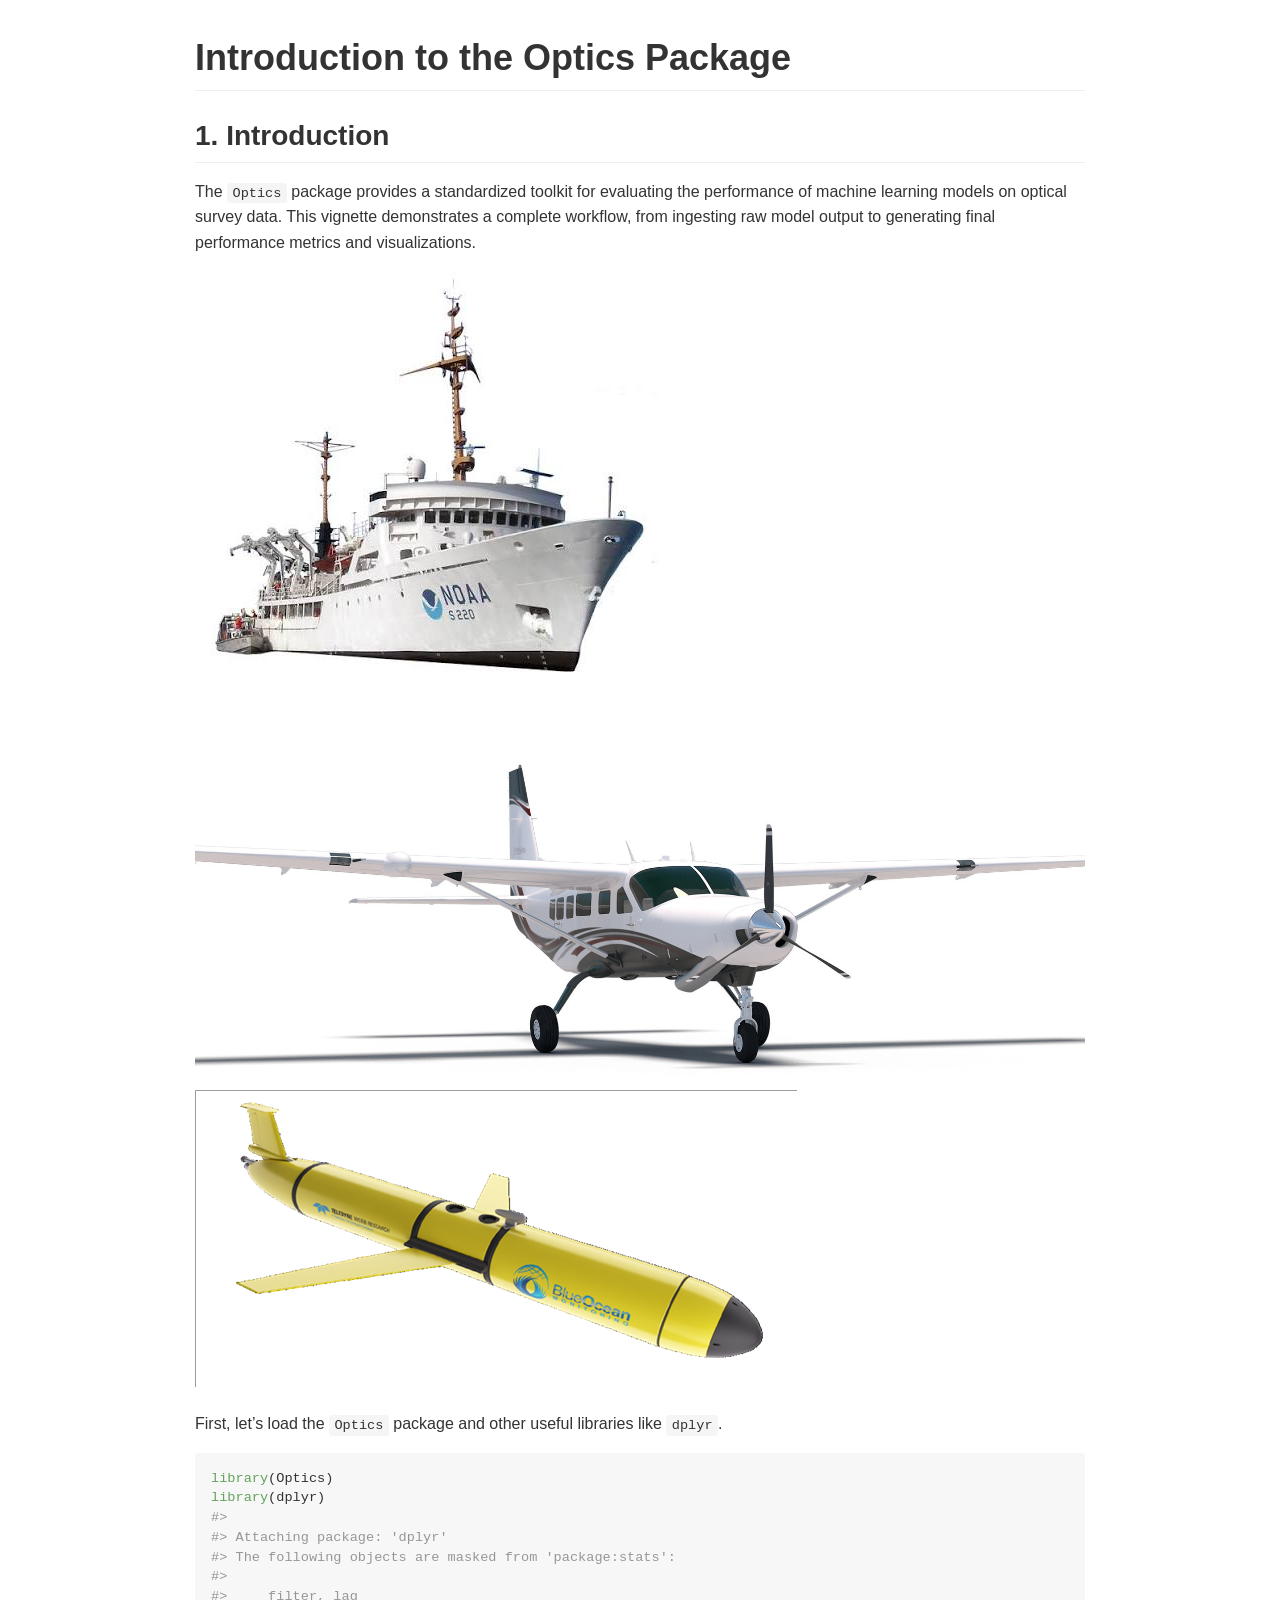
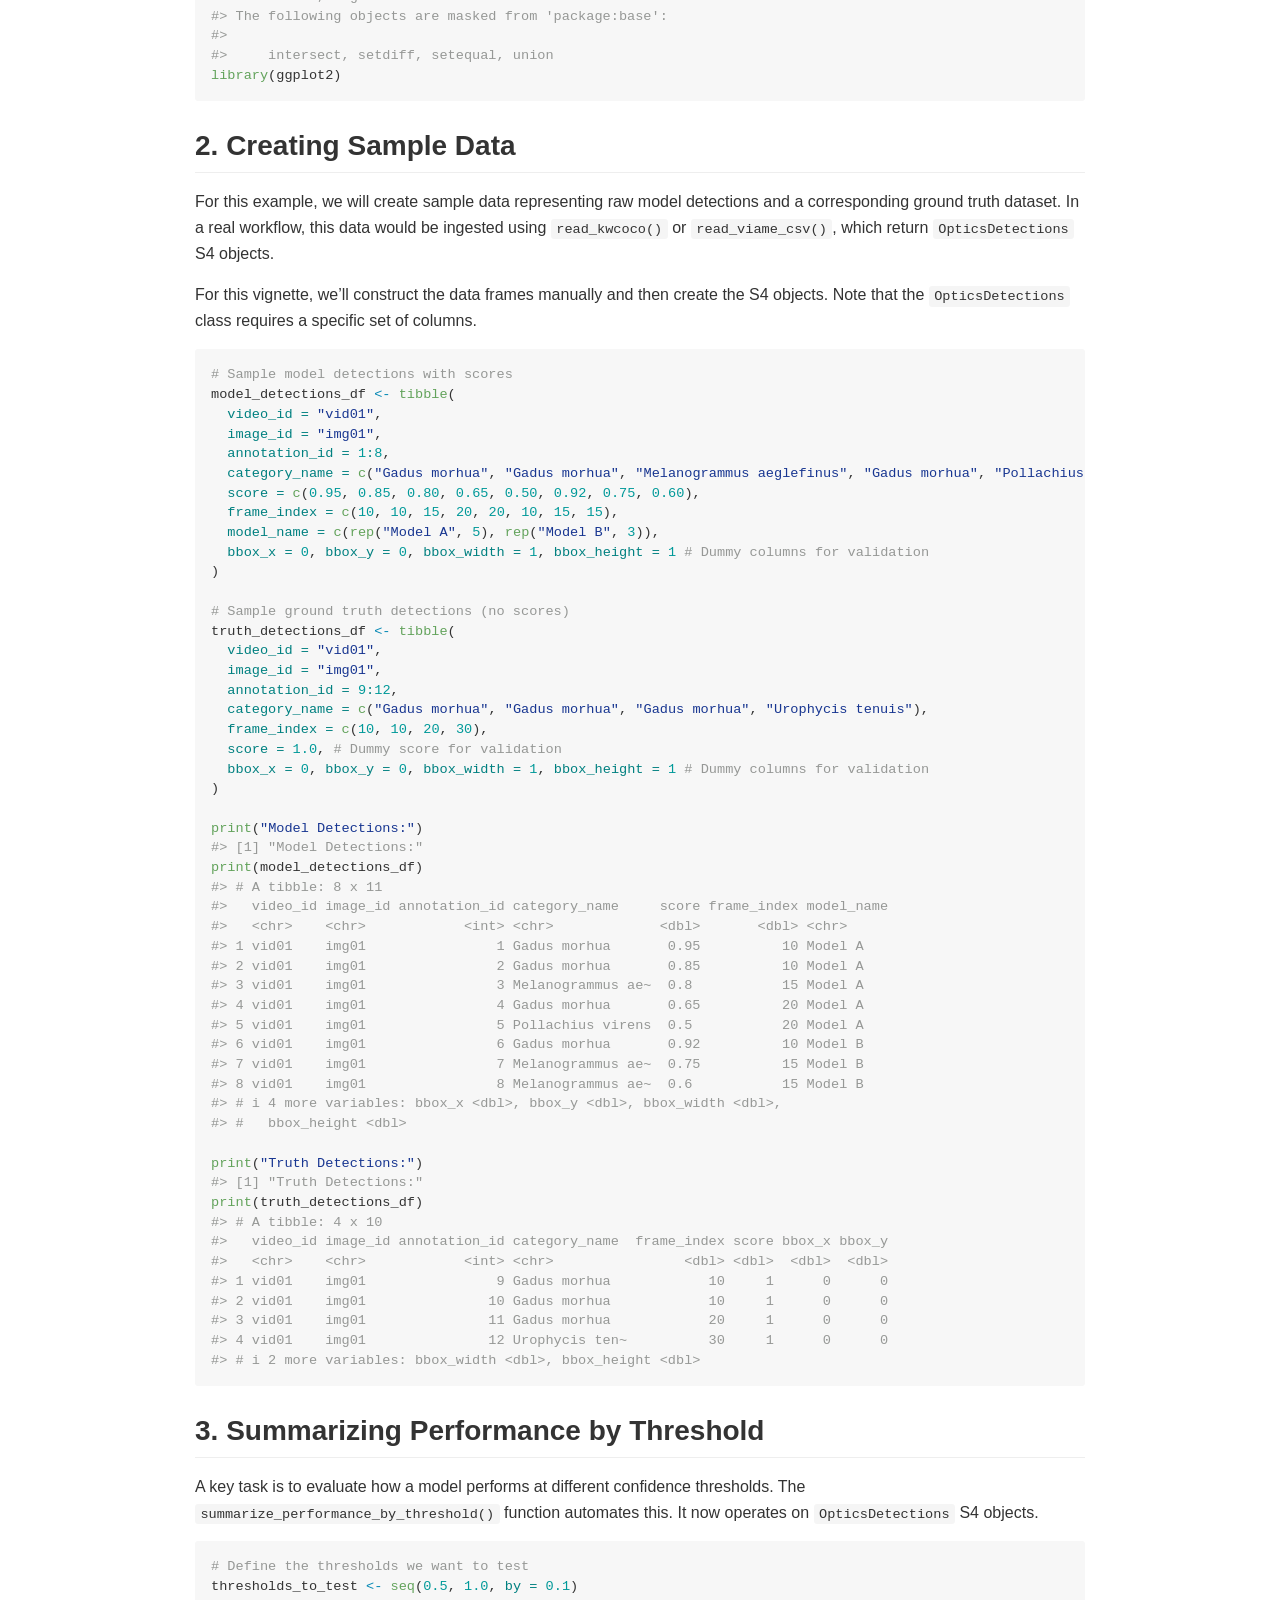
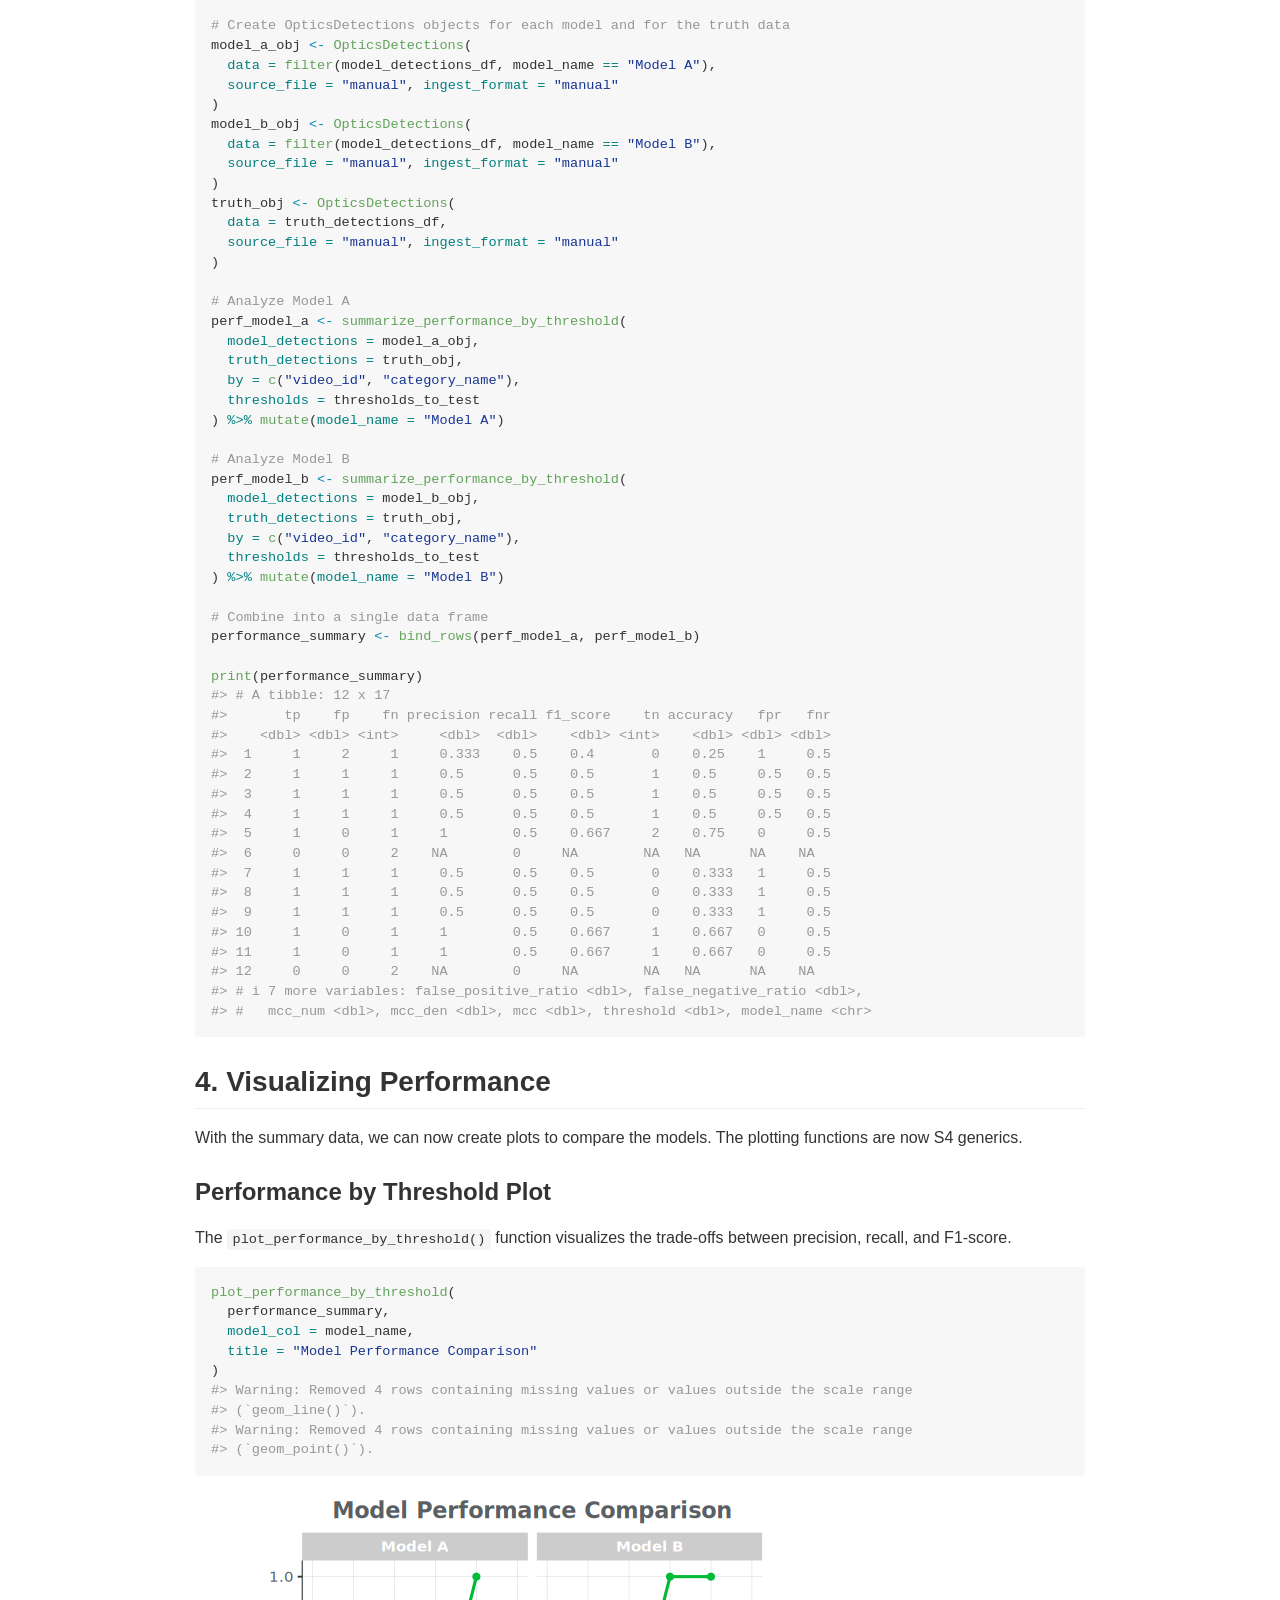
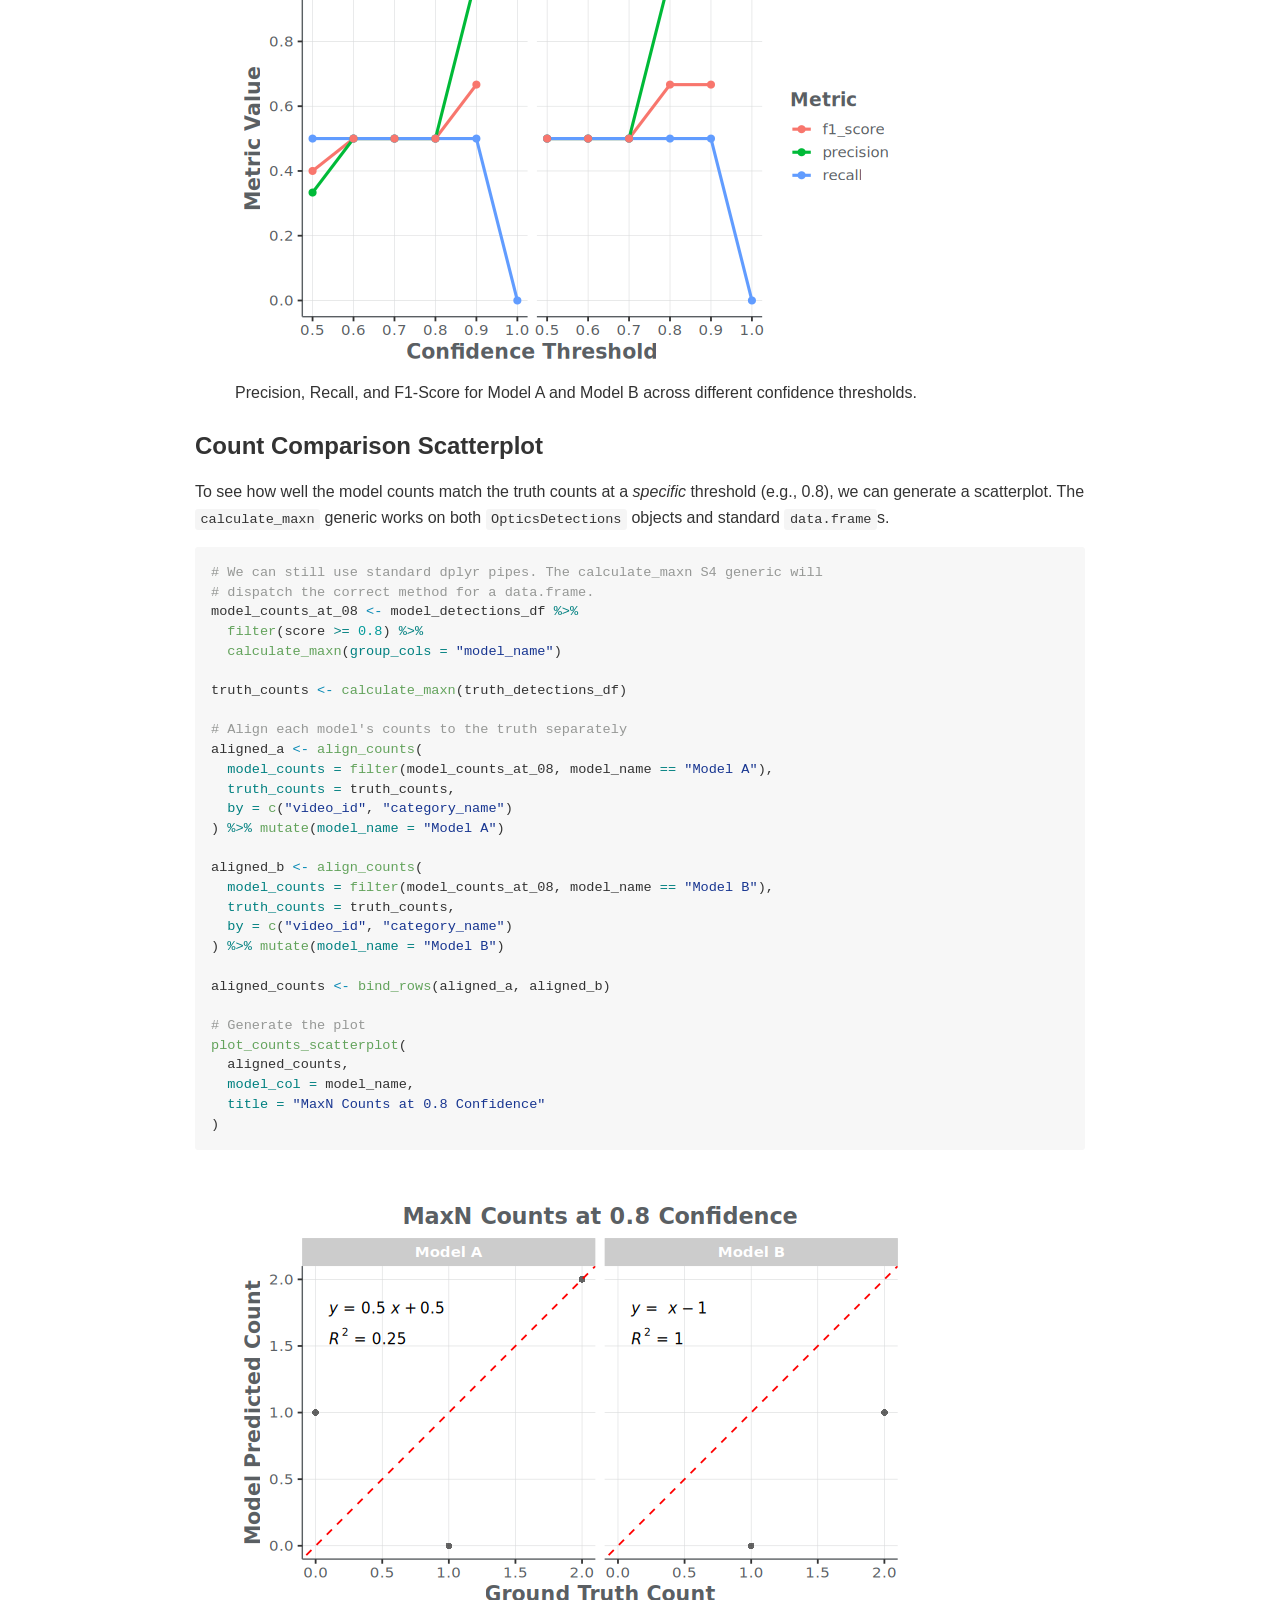
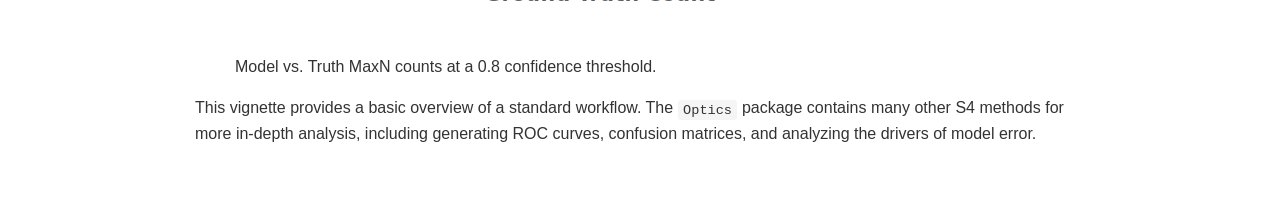
==== commit c206ff9c: "site update" ====
--- a/Optics/index.html
+++ b/Optics/index.html
@@ -611,10 +611,7 @@
 visualizations.</p>
 <div class="vehicle-icons">
 
-<img role="img" aria-label="NOAA Research Vessel" src="[data-uri]" alt="NOAA Research Vessel" class="platform-icon boat" />
-<img role="img" aria-label="Small Propeller Plane" src="[data-uri]" alt="Small Propeller Plane" class="platform-icon plane" />
-<img role="img" aria-label="Autonomous Underwater Vehicle" src="[data-uri]" alt="Autonomous Underwater Vehicle" class="platform-icon auv" />
-
+<p><img role="img" aria-label="NOAA Research Vessel" src="[data-uri]" alt="NOAA Research Vessel" class="platform-icon boat" /><img role="img" aria-label="Small Propeller Plane" src="[data-uri]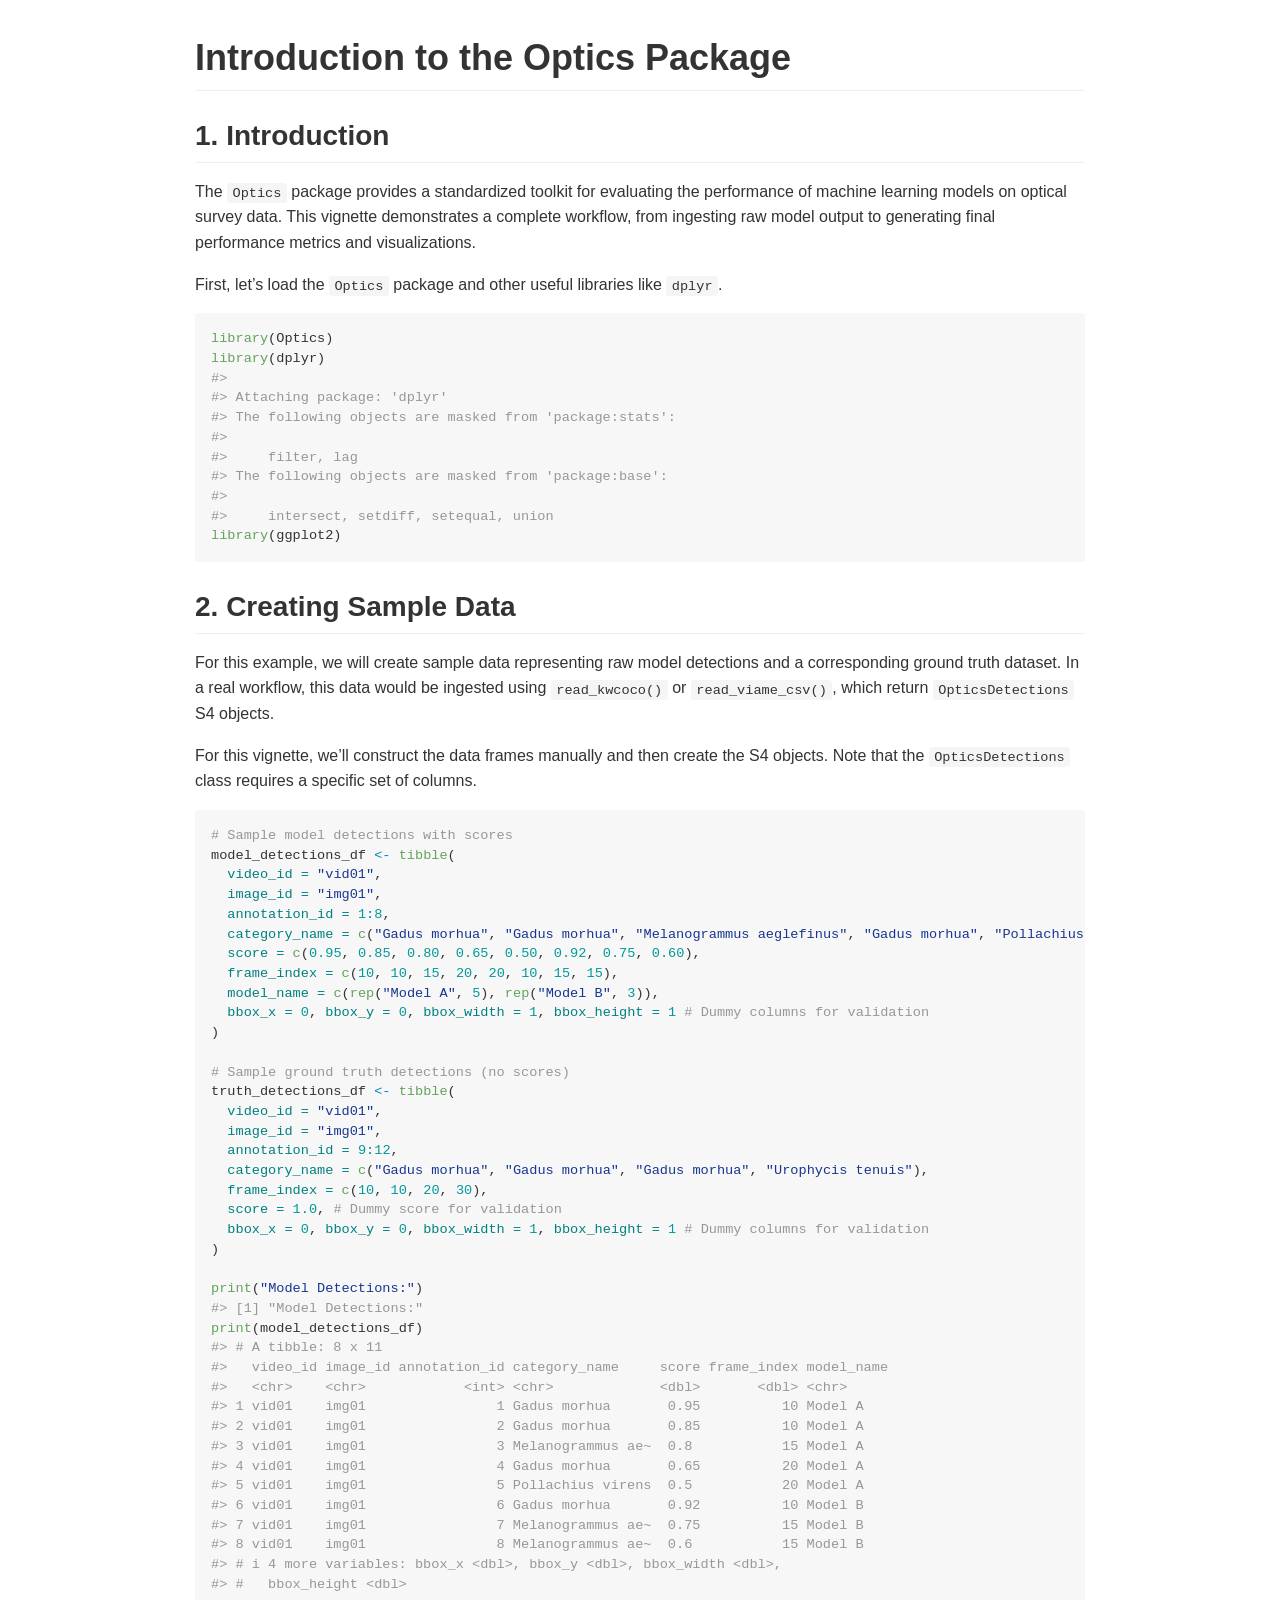
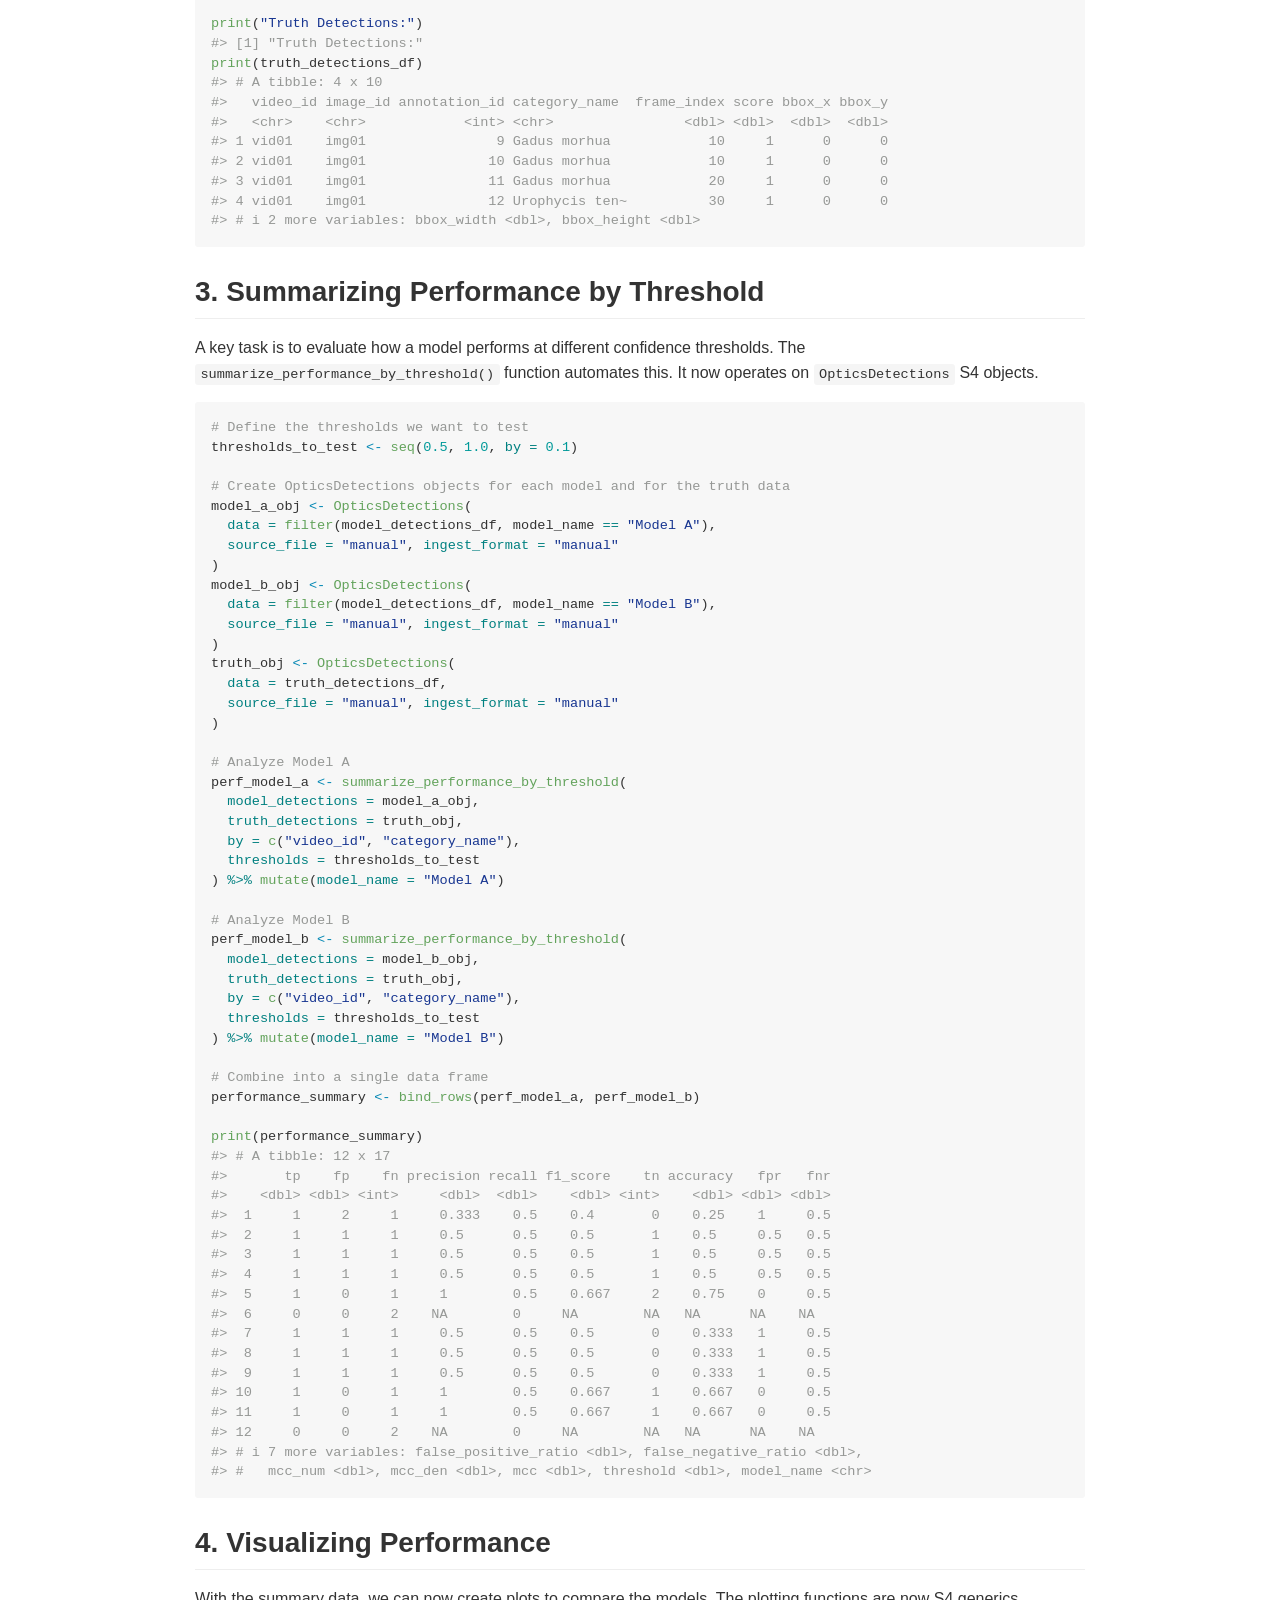
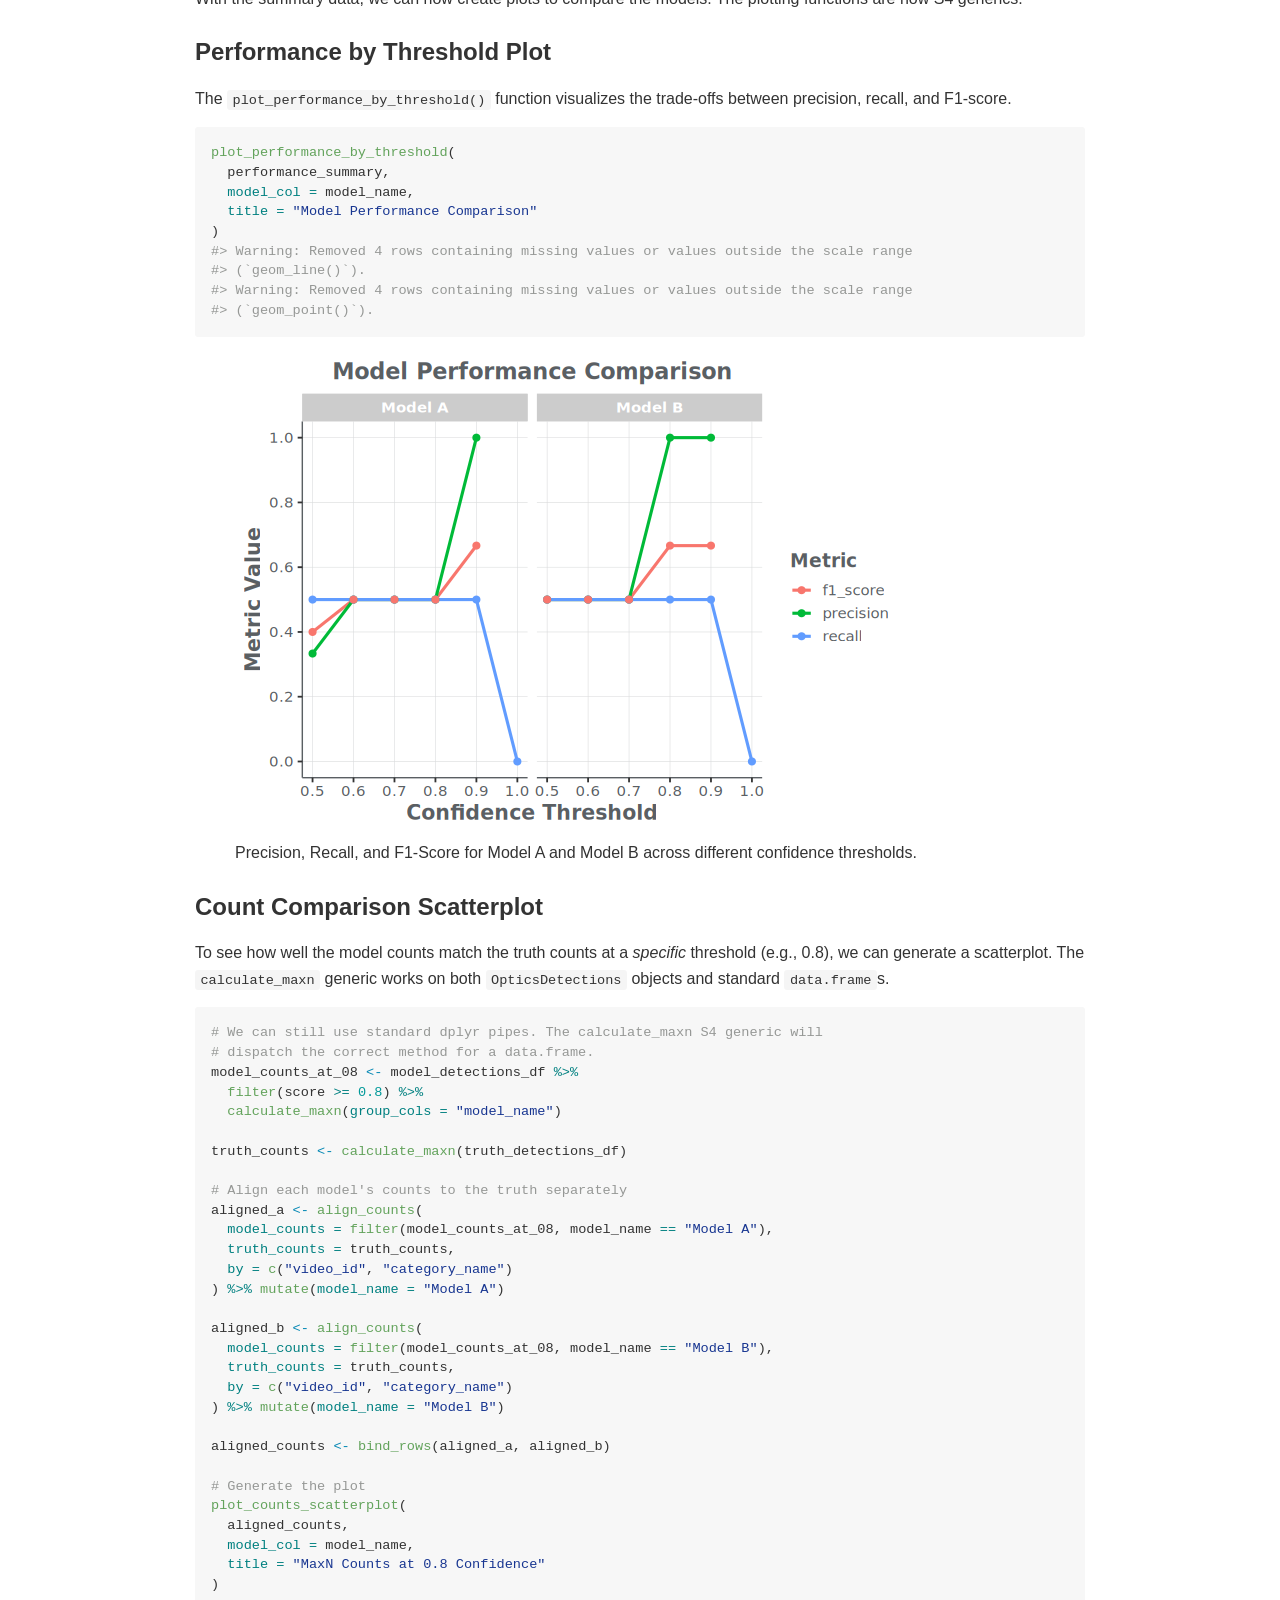
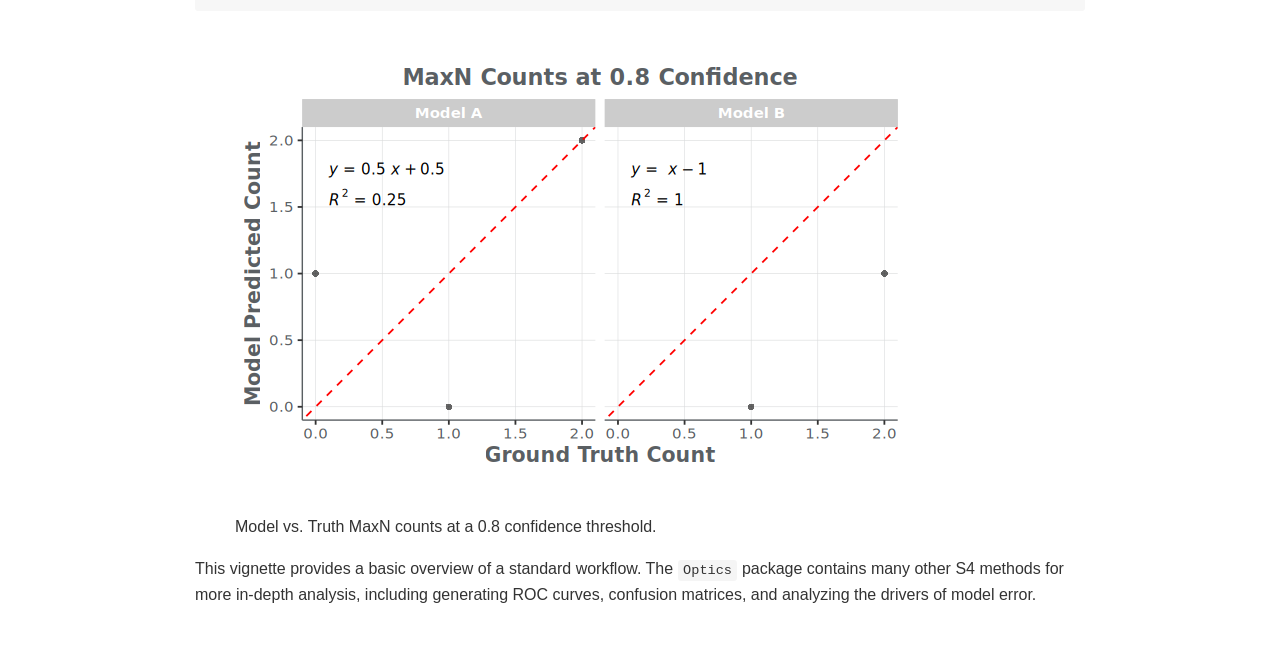
==== commit 3d1a5623: "site update" ====
--- a/Optics/index.html
+++ b/Optics/index.html
@@ -611,7 +611,6 @@
 visualizations.</p>
 <div class="vehicle-icons">
 
-<p><img role="img" aria-label="NOAA Research Vessel" src="[data-uri]" alt="NOAA Research Vessel" class="platform-icon boat" /><img role="img" aria-label="Small Propeller Plane" src="[data-uri]" alt="Small Propeller Plane" class="platform-icon plane" /><img role="img" aria-label="Autonomous Underwater Vehicle" src="[data-uri]" alt="Autonomous Underwater Vehicle" class="platform-icon auv" /></p>
 </div>
 
 <p>First, let’s load the <code>Optics</code> package and other useful
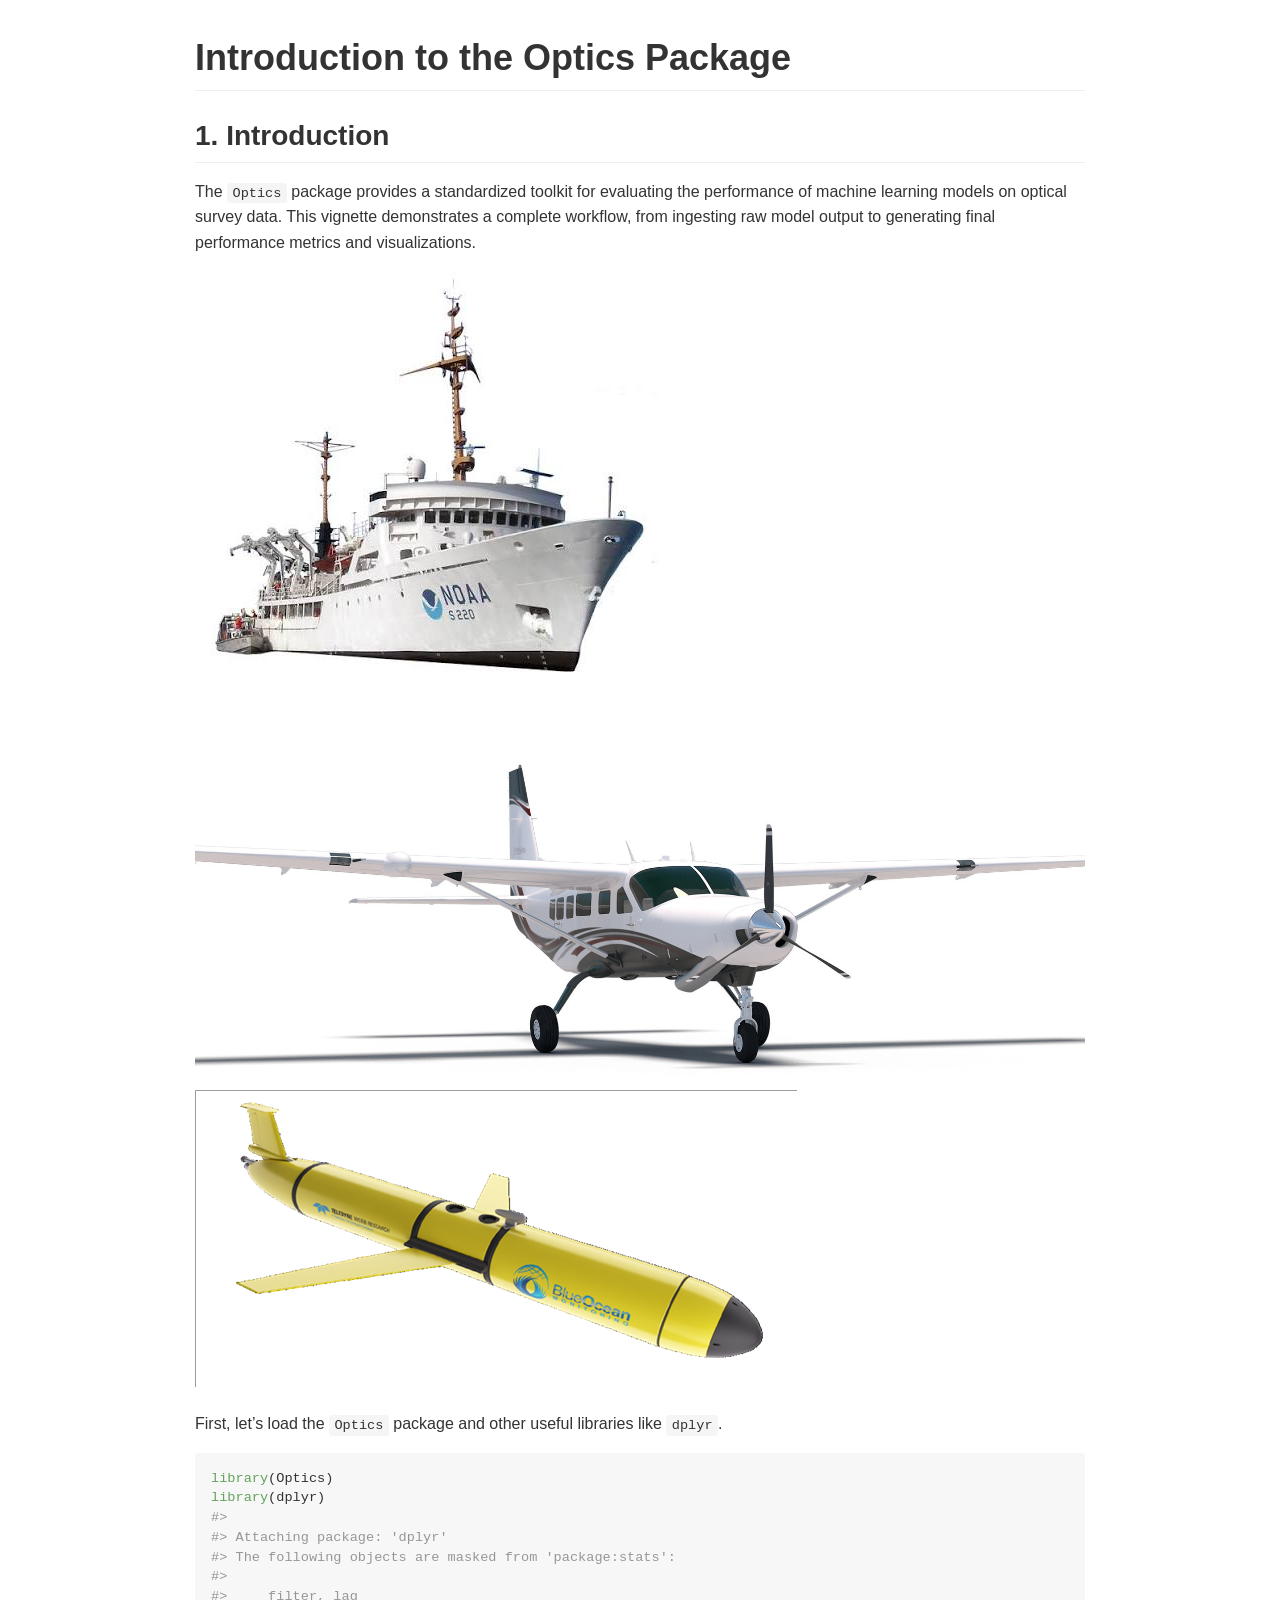
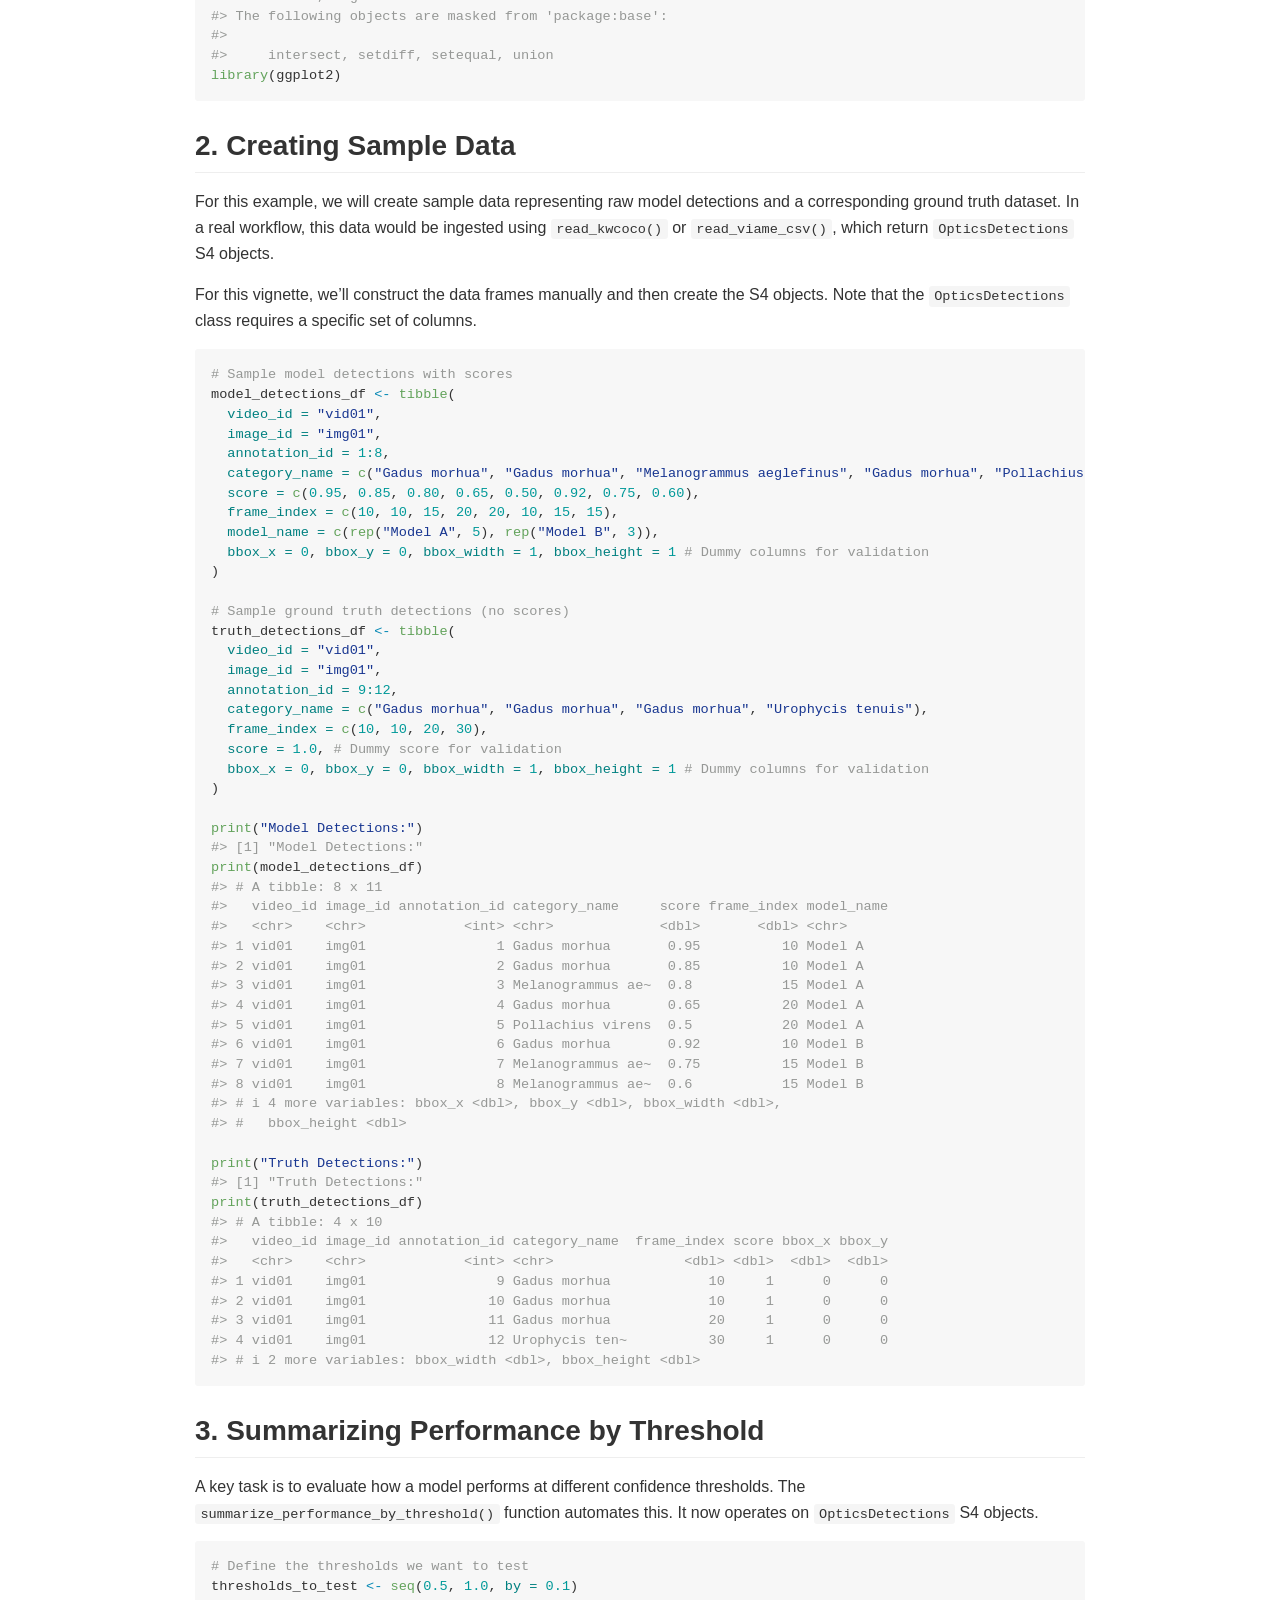
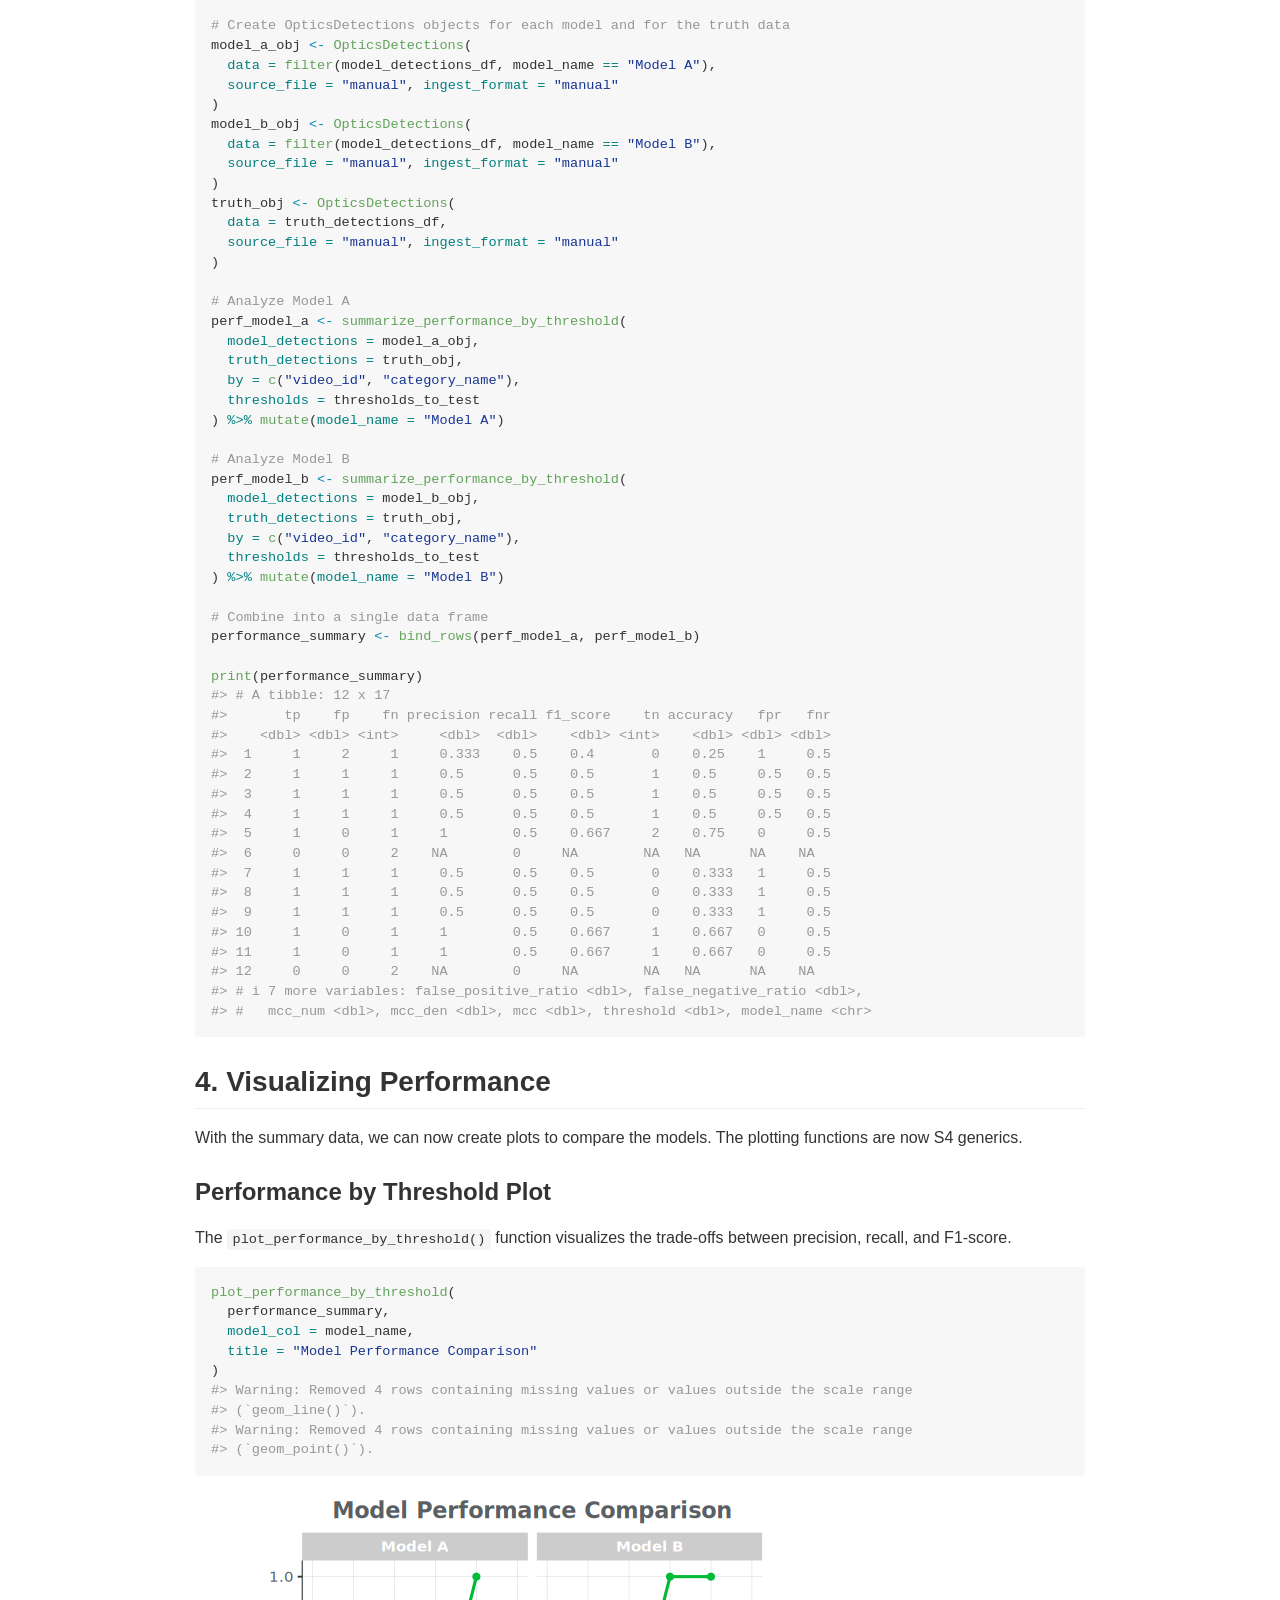
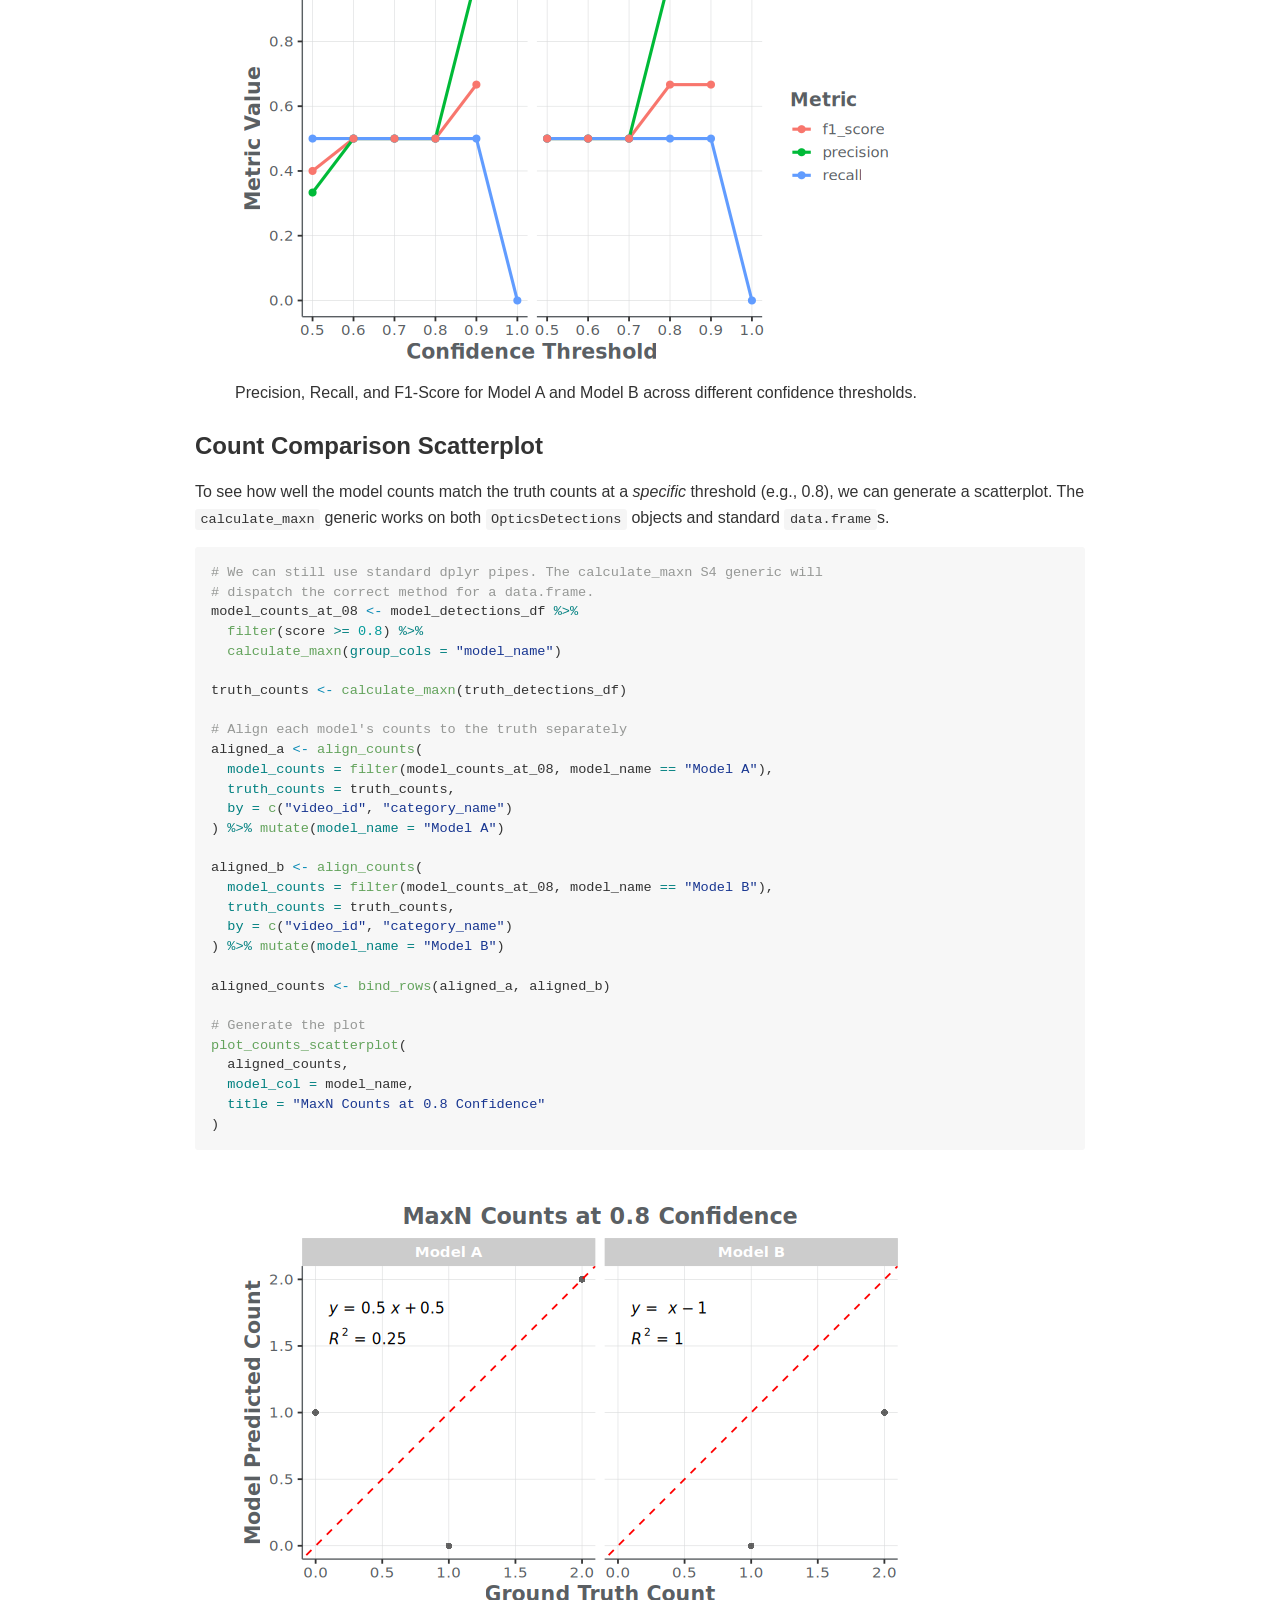
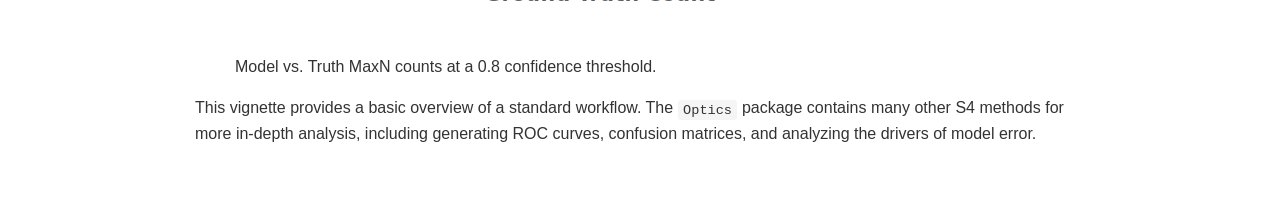
==== commit e9e36fd6: "Revert "site update" This reverts commit 3d1a562364c3b33781d15f7ceba2511b355eb49d." ====
--- a/Optics/index.html
+++ b/Optics/index.html
@@ -611,6 +611,7 @@
 visualizations.</p>
 <div class="vehicle-icons">
 
+<p><img role="img" aria-label="NOAA Research Vessel" src="[data-uri]" alt="NOAA Research Vessel" class="platform-icon boat" /><img role="img" aria-label="Small Propeller Plane" src="[data-uri]" alt="Small Propeller Plane" class="platform-icon plane" /><img role="img" aria-label="Autonomous Underwater Vehicle" src="[data-uri]" alt="Autonomous Underwater Vehicle" class="platform-icon auv" /></p>
 </div>
 
 <p>First, let’s load the <code>Optics</code> package and other useful
